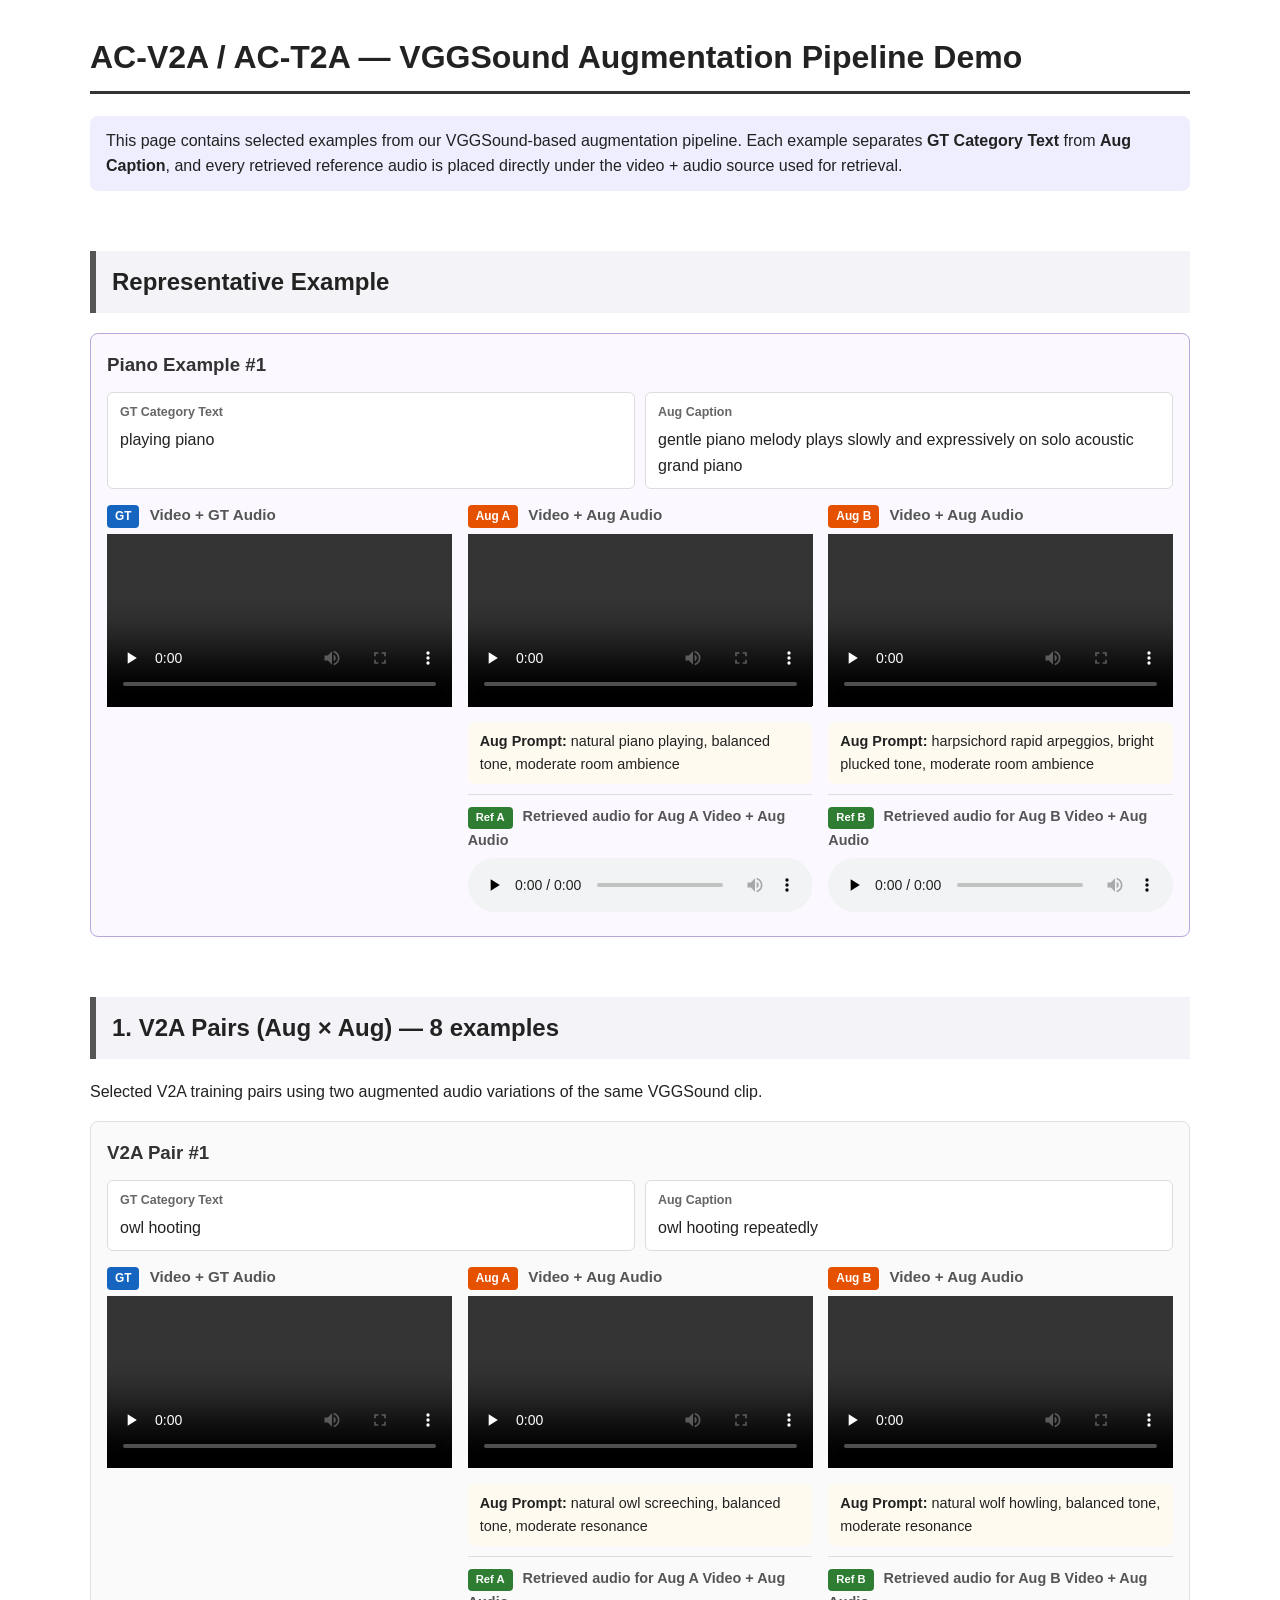
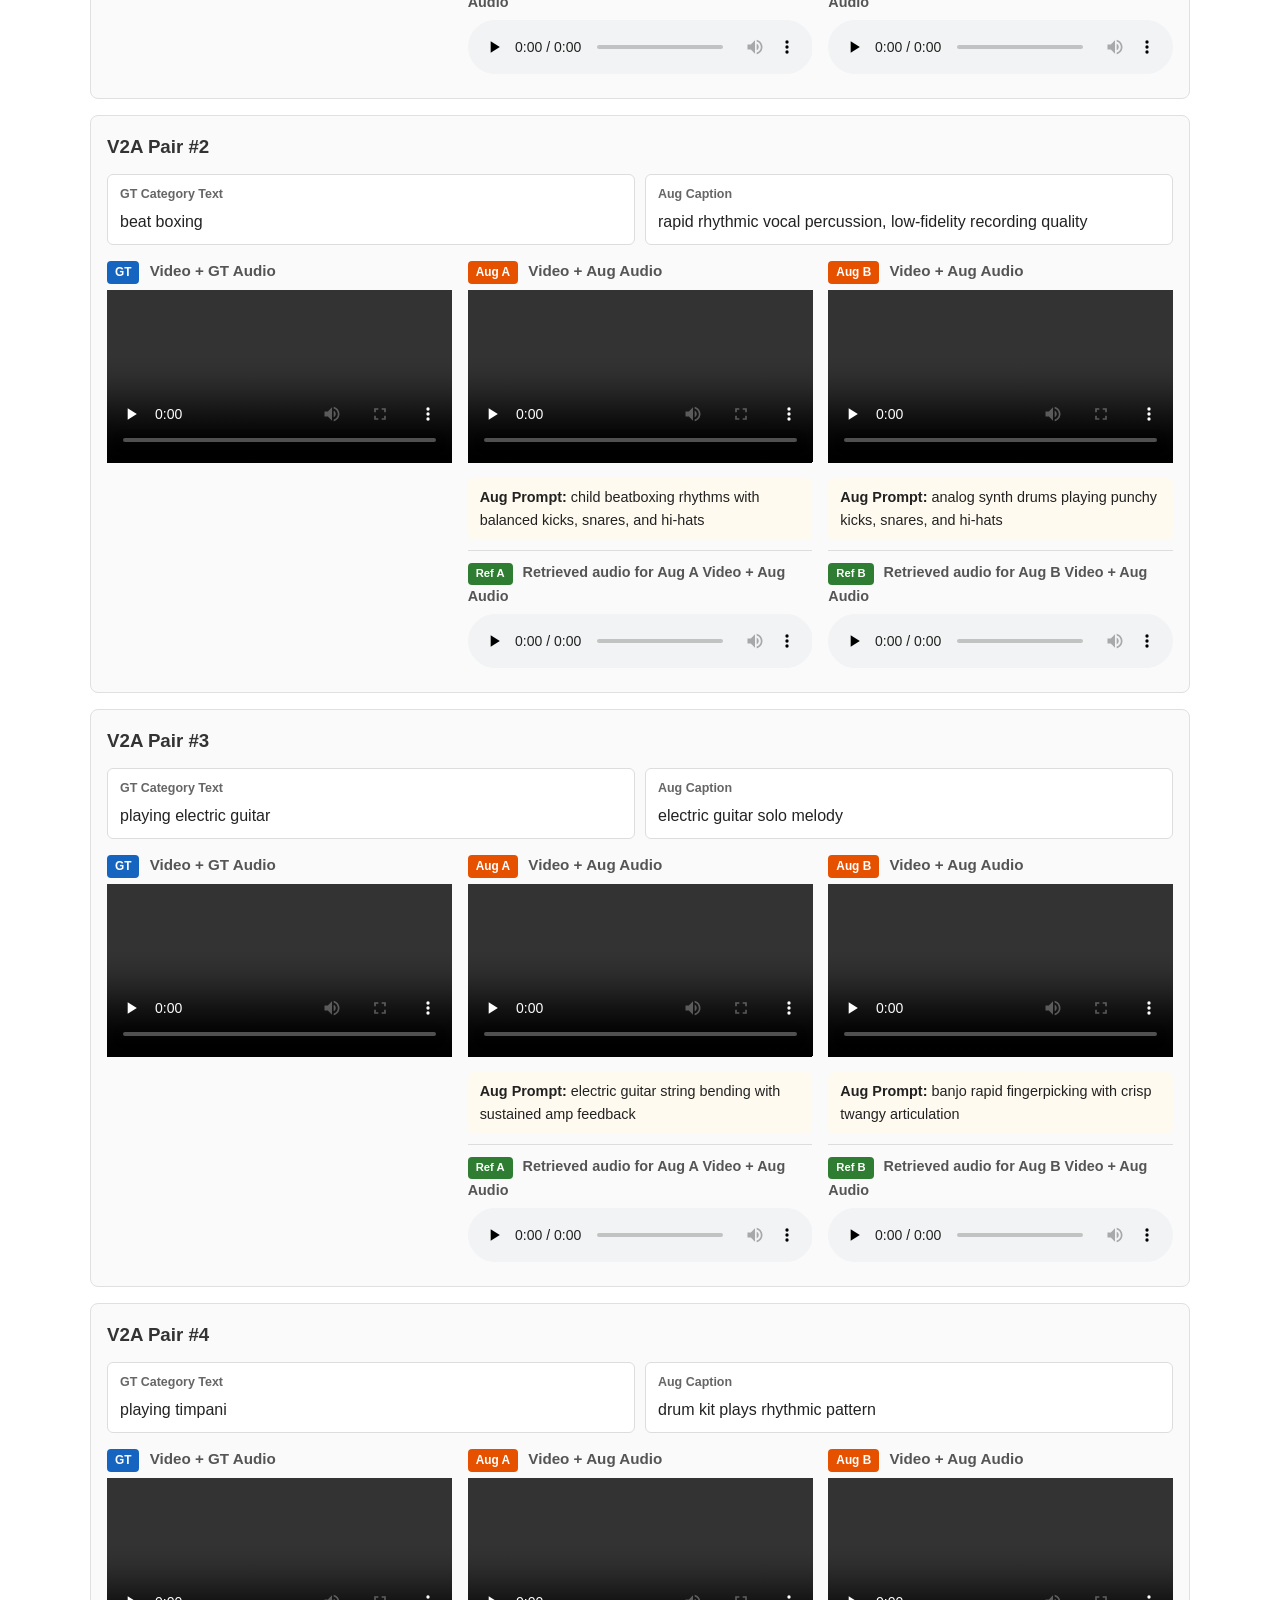
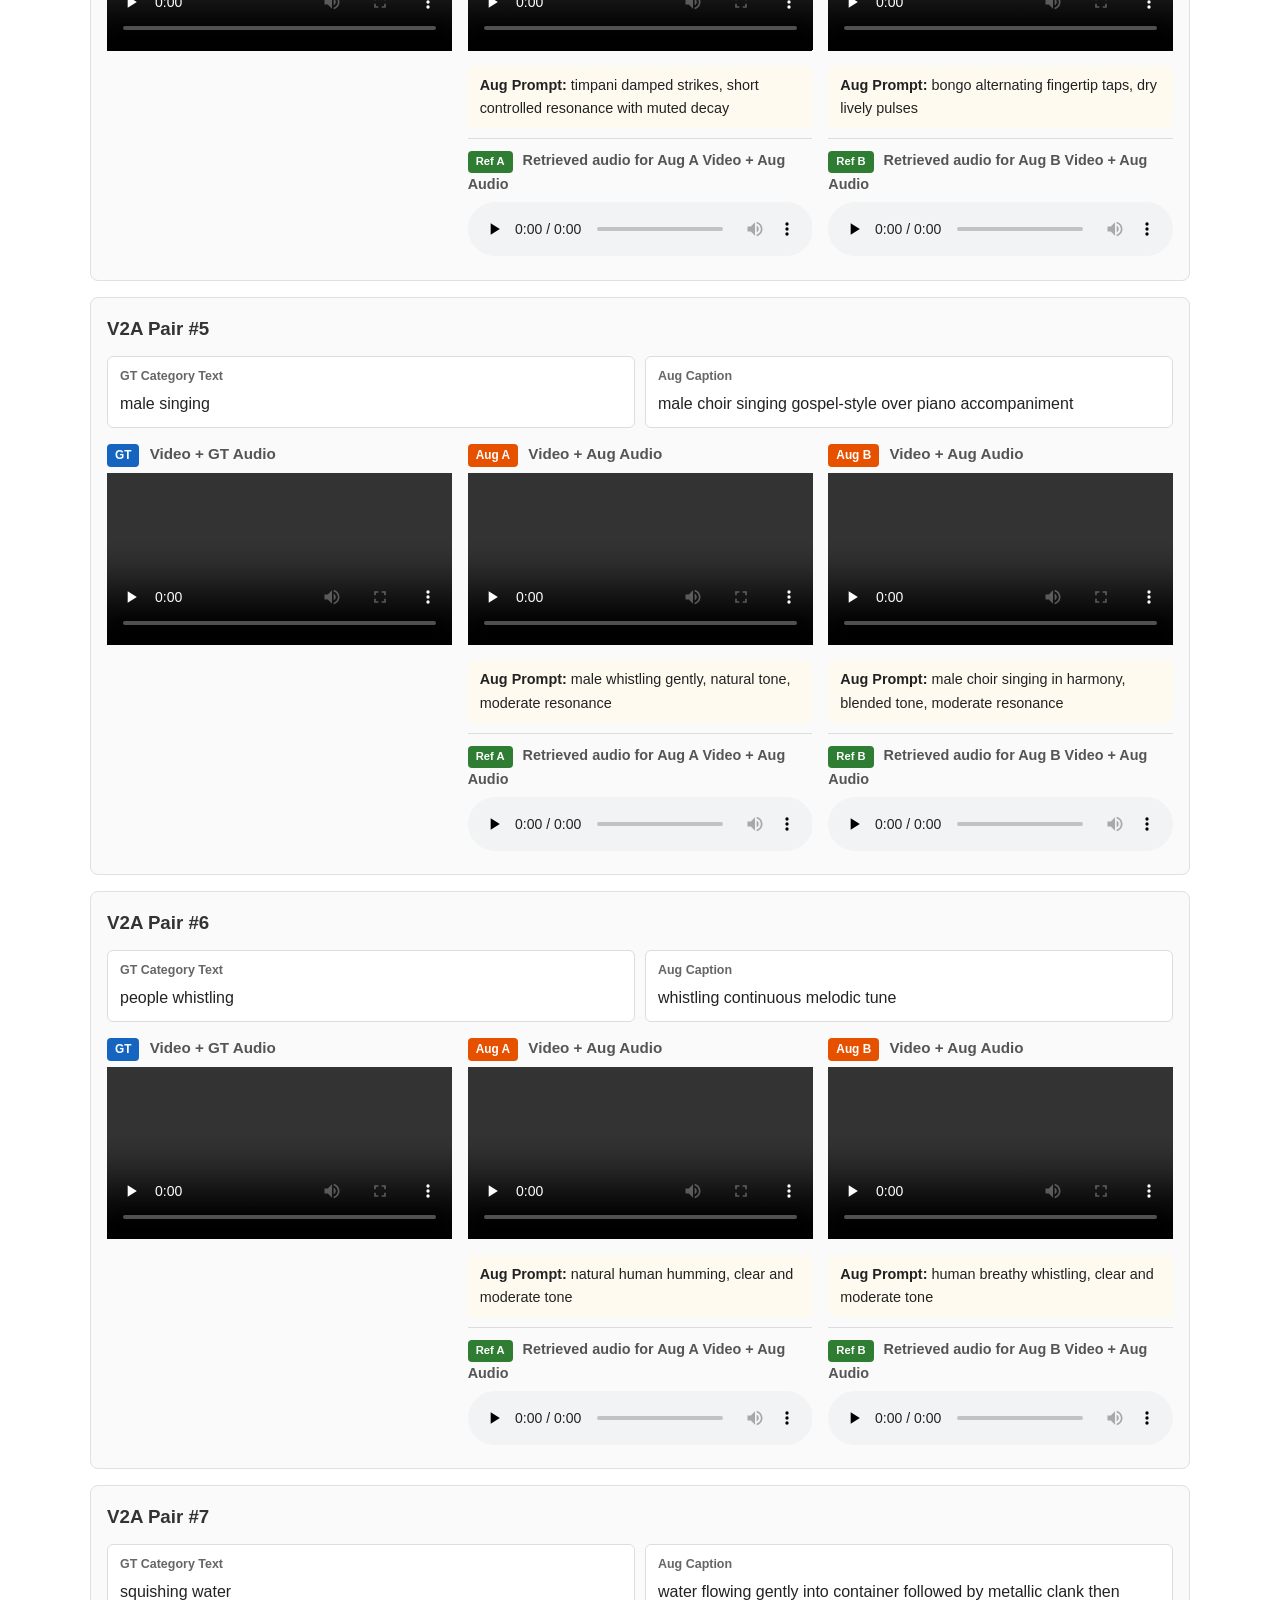
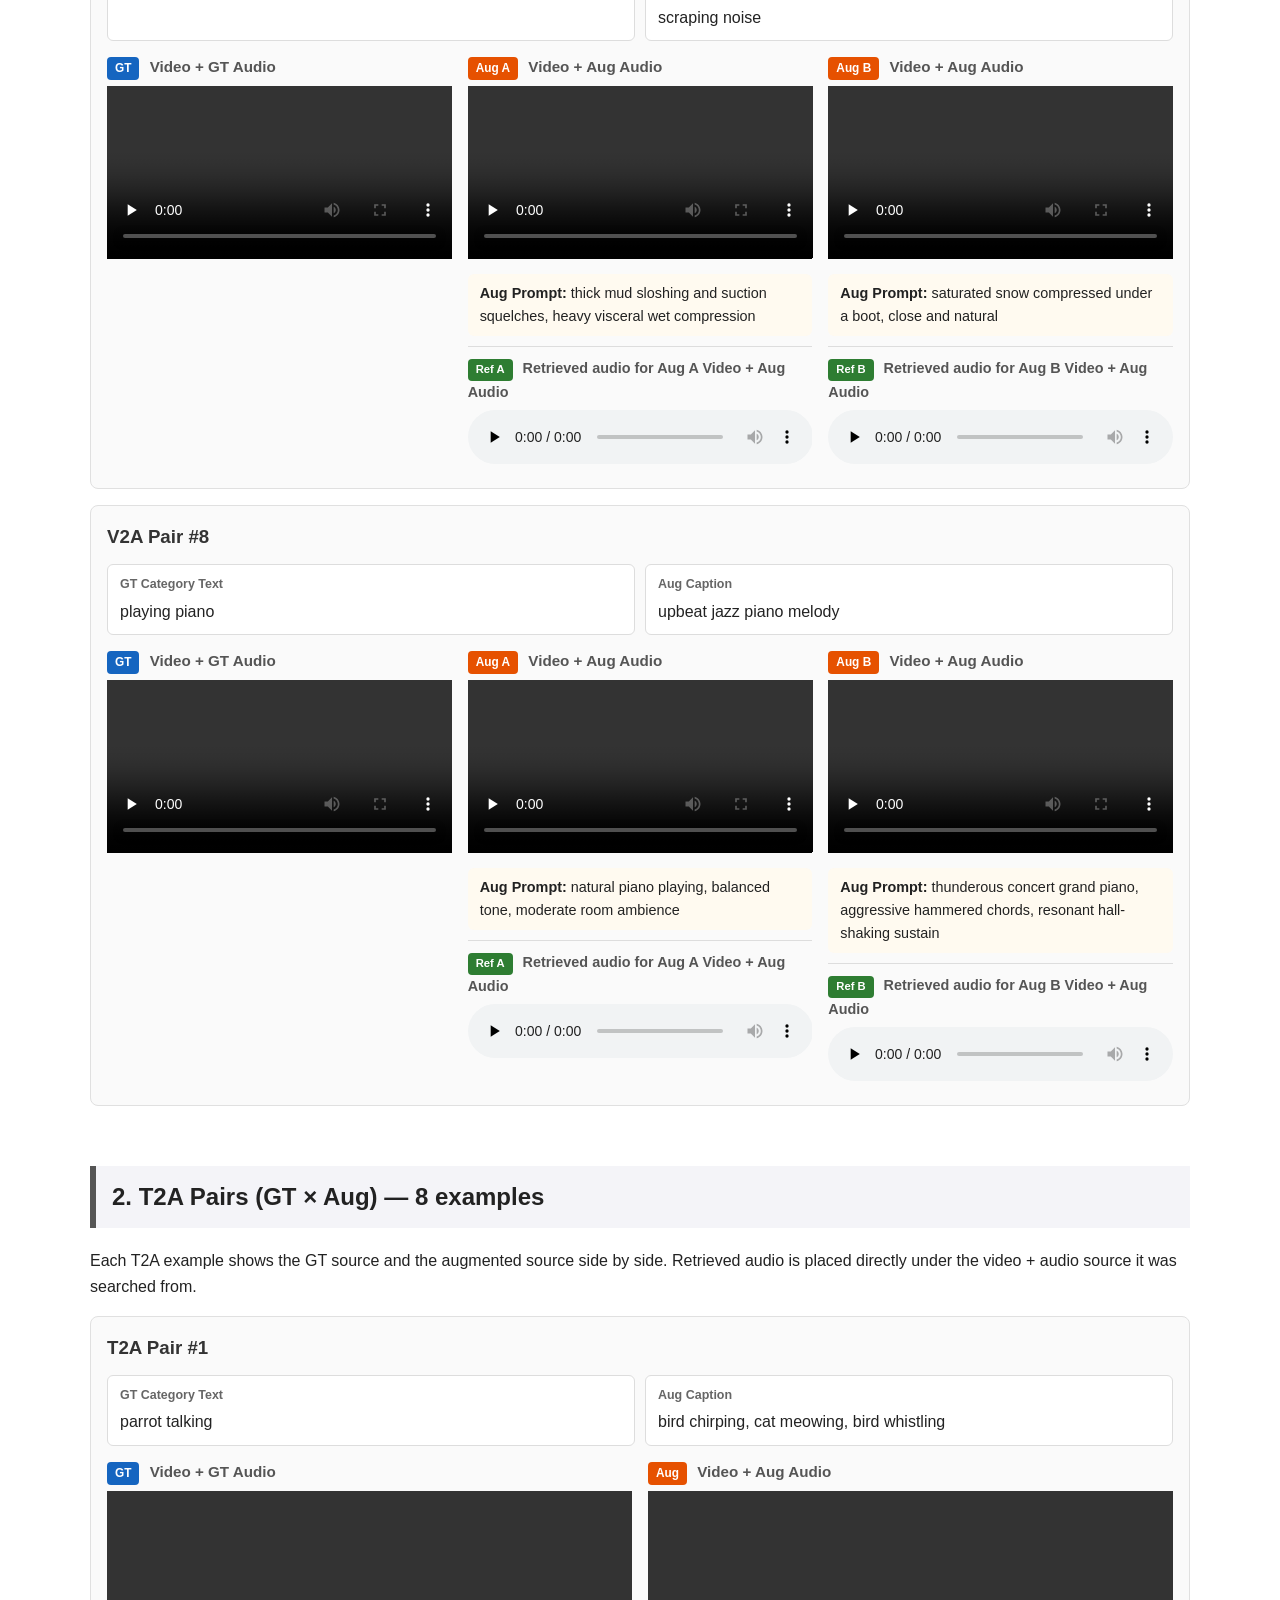
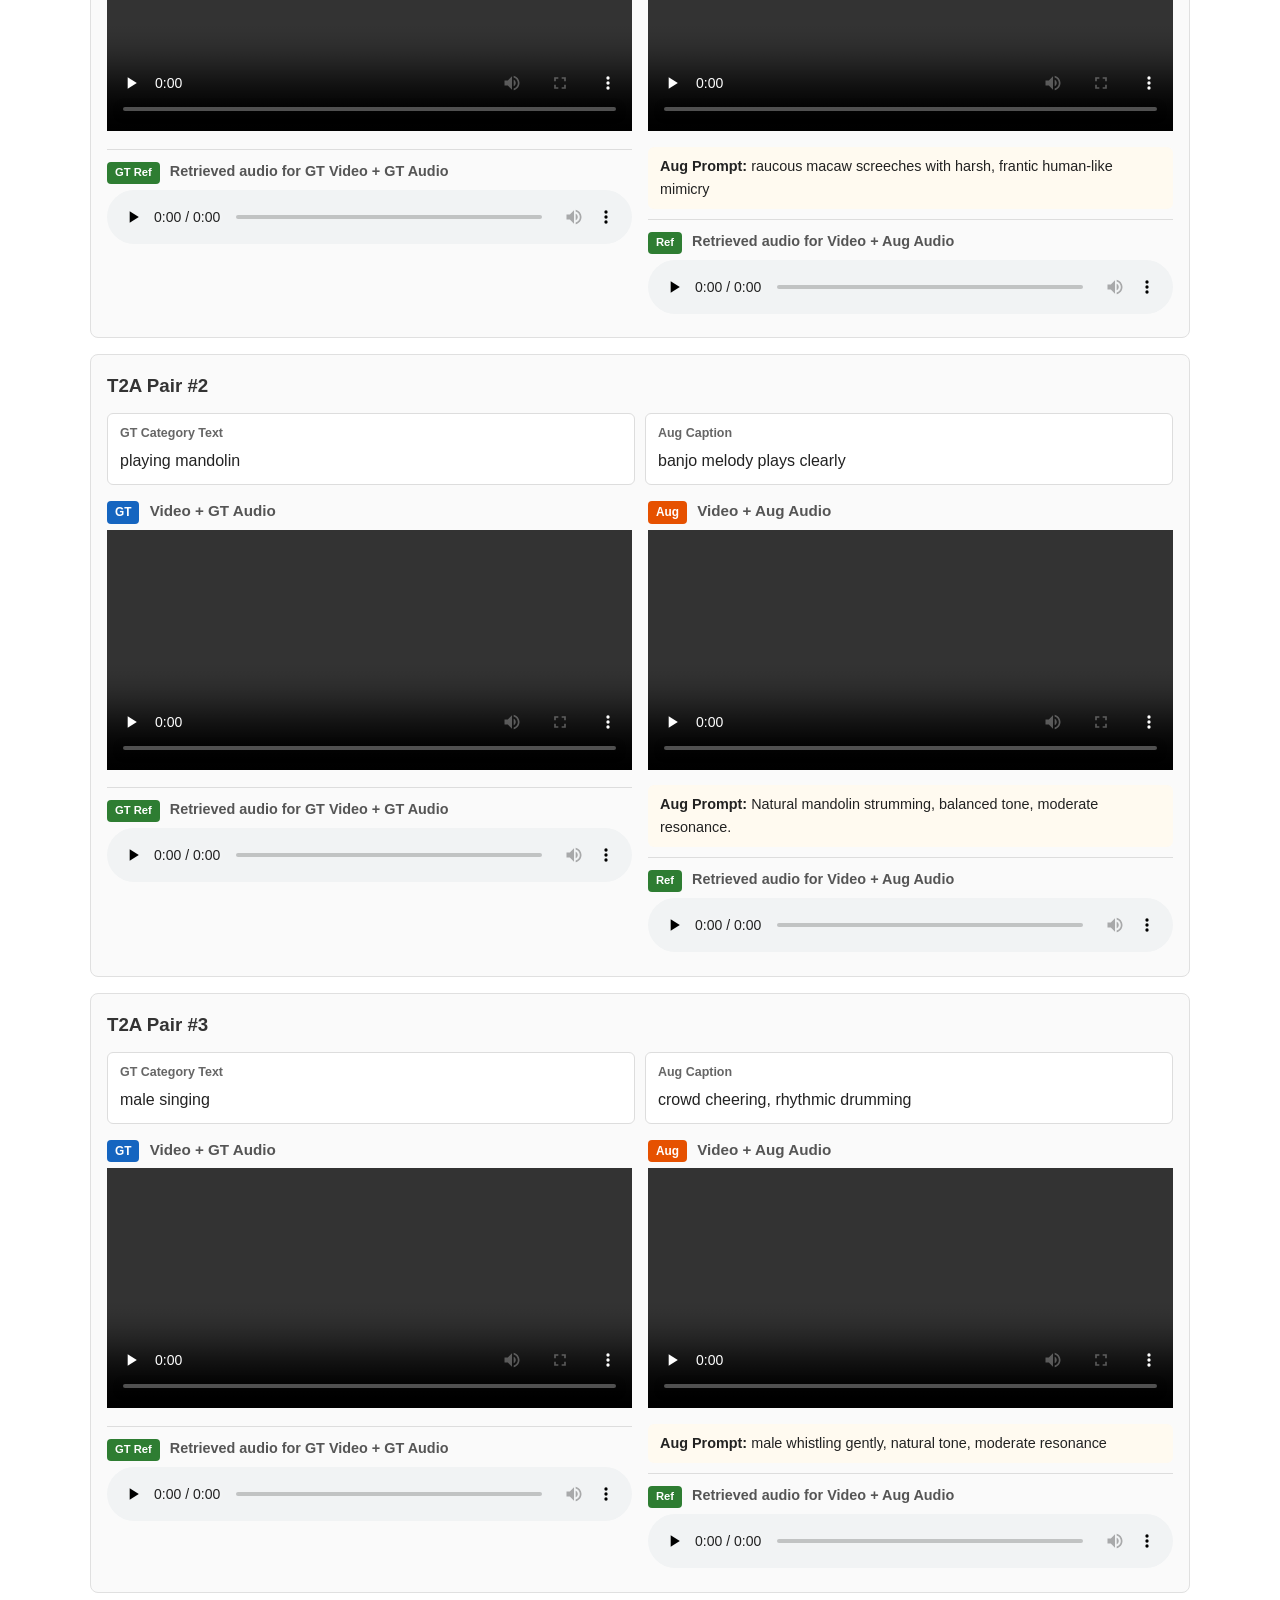
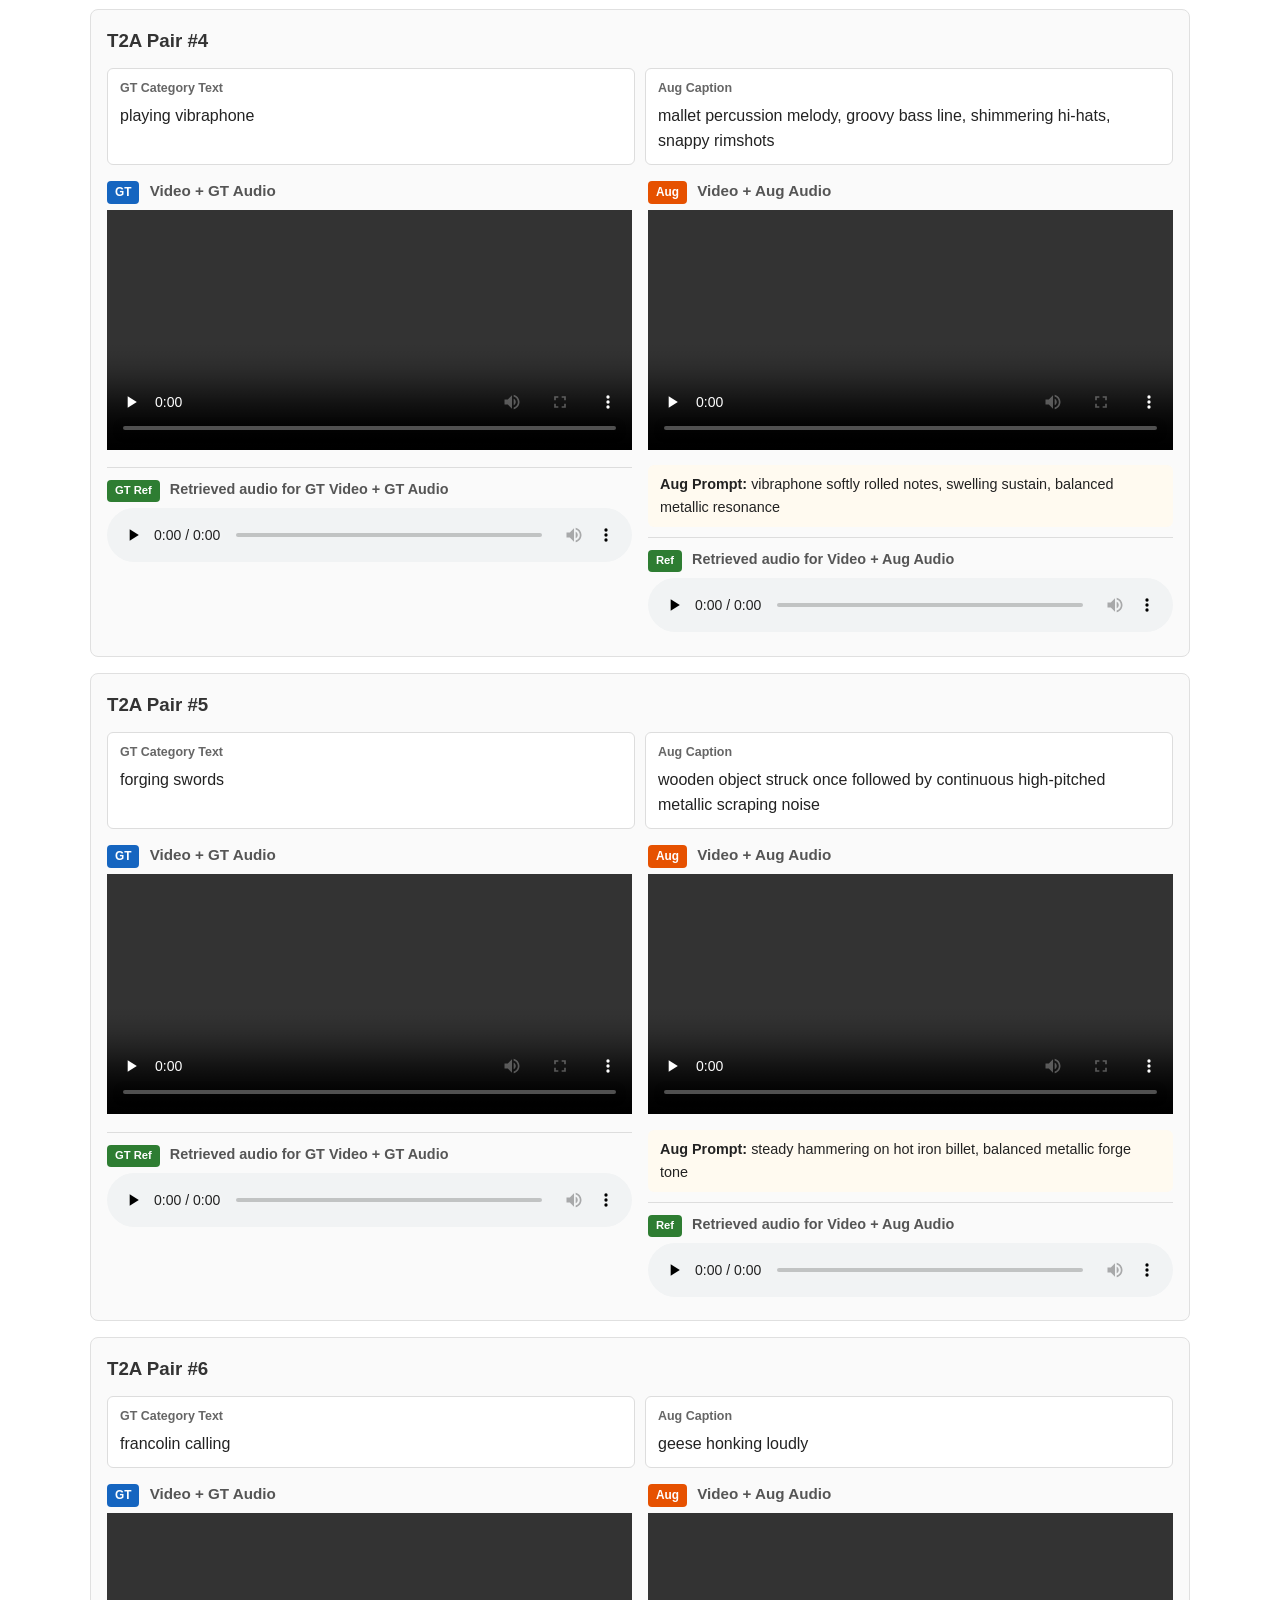
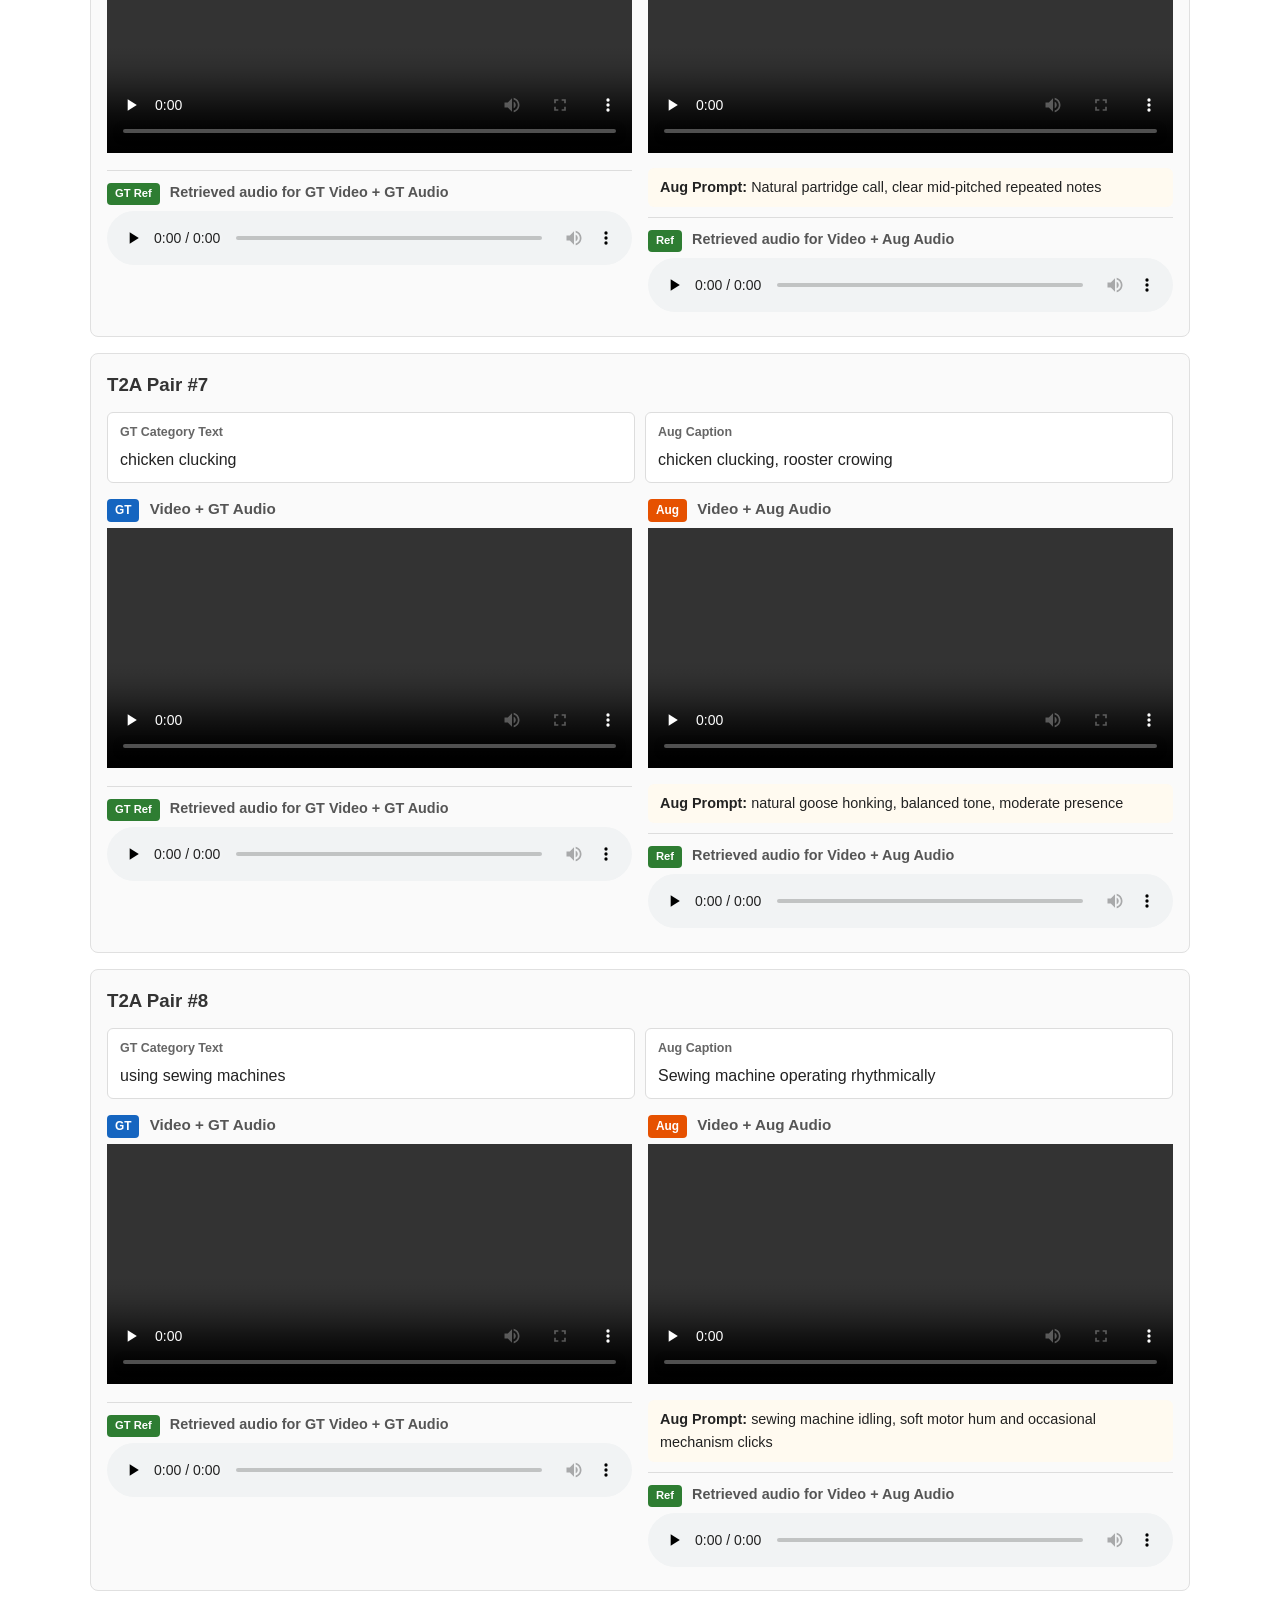
==== web_demo_selected/index.html @ 9f51e4be "Add selected page1 piano assets" ====
<!DOCTYPE html>
<html lang="ko">
<head>
<meta charset="utf-8">
<title>VGGSound Augmentation Web Demo</title>
<style>
body { font-family: -apple-system, BlinkMacSystemFont, "Segoe UI", sans-serif; max-width: 1100px; margin: 32px auto; padding: 0 16px; line-height: 1.6; color: #222; }
h1 { border-bottom: 3px solid #333; padding-bottom: 8px; }
h2 { margin-top: 2.5em; padding: 12px 16px; background: #f4f4f8; border-left: 6px solid #555; }
.example { border: 1px solid #e0e0e0; border-radius: 8px; padding: 16px; margin: 16px 0; background: #fafafa; }
.example.representative { border-color: #b8a7dc; background: #fbf9ff; }
.example h3 { margin: 0 0 12px 0; color: #333; }
.example-meta { display: grid; grid-template-columns: repeat(2, minmax(0, 1fr)); gap: 10px; margin: 8px 0 14px; }
.example-meta > div { background: #fff; border: 1px solid #ddd; border-radius: 6px; padding: 10px 12px; }
.meta-label { display: block; color: #666; font-size: 0.78em; font-weight: 700; letter-spacing: 0; }
.example-meta p { margin: 4px 0 0; }
.row { display: flex; gap: 16px; flex-wrap: wrap; margin-top: 12px; }
.row3 { display: grid; grid-template-columns: repeat(3, minmax(0, 1fr)); gap: 16px; margin-top: 12px; }
.two-up .col { min-width: 320px; }
@media (max-width: 900px) { .row3, .example-meta { grid-template-columns: 1fr; } }
.col { flex: 1; min-width: 280px; }
.col h4 { margin: 0 0 6px 0; font-size: 0.95em; color: #555; }
.label { display: inline-block; padding: 2px 8px; border-radius: 4px; background: #444; color: white; font-size: 0.78em; margin-right: 6px; }
.label.gt { background: #1565c0; }
.label.aug { background: #e65100; }
.label.ref { background: #2e7d32; }
.label.piano { background: #6a1b9a; }
.prompt { background: #fffaf0; padding: 8px 12px; border-radius: 6px; margin: 8px 0; font-size: 0.9em; }
.reference-block { margin-top: 10px; padding-top: 10px; border-top: 1px solid #ddd; }
.reference-block h5 { margin: 0 0 6px; color: #555; font-size: 0.9em; font-weight: 600; }
audio, video { width: 100%; }
video { max-height: 240px; background: #000; }
.intro { background: #eef; padding: 12px 16px; border-radius: 8px; margin-bottom: 20px; }
</style>
</head>
<body>
<h1>AC-V2A / AC-T2A — VGGSound Augmentation Pipeline Demo</h1>
<div class="intro">
This page contains selected examples from our VGGSound-based augmentation pipeline. Each example separates <b>GT Category Text</b> from <b>Aug Caption</b>, and every retrieved reference audio is placed directly under the video + audio source used for retrieval.
</div>

<h2>Representative Example</h2>

<div class="example representative">
<h3>Piano Example #1</h3>

<div class="example-meta">
  <div>
    <span class="meta-label">GT Category Text</span>
    <p>playing piano</p>
  </div>
  <div>
    <span class="meta-label">Aug Caption</span>
    <p>gentle piano melody plays slowly and expressively on solo acoustic grand piano</p>
  </div>
</div>
<div class="row3">
  <div class="col">
    
<h4><span class="label gt">GT</span> Video + GT Audio</h4>
<video controls preload="none" data-media-src="assets/piano/ex01/video_gt.mp4"></video>
  </div>
  <div class="col">
    
<h4><span class="label aug">Aug A</span> Video + Aug Audio</h4>
<video controls preload="none" data-media-src="assets/piano/ex01/video_aug_a.mp4"></video>
    
<div class="prompt"><b>Aug Prompt:</b> natural piano playing, balanced tone, moderate room ambience</div>
    
<div class="reference-block">
  <h5><span class="label ref">Ref A</span> Retrieved audio for Aug A Video + Aug Audio</h5>
  <audio controls preload="none" data-media-src="assets/piano/ex01/ref_a.wav"></audio>
</div>
  </div>
  <div class="col">
    
<h4><span class="label aug">Aug B</span> Video + Aug Audio</h4>
<video controls preload="none" data-media-src="assets/piano/ex01/video_aug_b.mp4"></video>
    
<div class="prompt"><b>Aug Prompt:</b> harpsichord rapid arpeggios, bright plucked tone, moderate room ambience</div>
    
<div class="reference-block">
  <h5><span class="label ref">Ref B</span> Retrieved audio for Aug B Video + Aug Audio</h5>
  <audio controls preload="none" data-media-src="assets/piano/ex01/ref_b.wav"></audio>
</div>
  </div>
</div>
</div>

<h2>1. V2A Pairs (Aug × Aug) — 8 examples</h2>
<p>Selected V2A training pairs using two augmented audio variations of the same VGGSound clip.</p>

<div class="example">
<h3>V2A Pair #1</h3>

<div class="example-meta">
  <div>
    <span class="meta-label">GT Category Text</span>
    <p>owl hooting</p>
  </div>
  <div>
    <span class="meta-label">Aug Caption</span>
    <p>owl hooting repeatedly</p>
  </div>
</div>
<div class="row3">
  <div class="col">
    
<h4><span class="label gt">GT</span> Video + GT Audio</h4>
<video controls preload="none" data-media-src="assets/v2a/ex00/video_gt.mp4"></video>
  </div>
  <div class="col">
    
<h4><span class="label aug">Aug A</span> Video + Aug Audio</h4>
<video controls preload="none" data-media-src="assets/v2a/ex00/video_aug_a.mp4"></video>
    
<div class="prompt"><b>Aug Prompt:</b> natural owl screeching, balanced tone, moderate resonance</div>
    
<div class="reference-block">
  <h5><span class="label ref">Ref A</span> Retrieved audio for Aug A Video + Aug Audio</h5>
  <audio controls preload="none" data-media-src="assets/v2a/ex00/ref_a.wav"></audio>
</div>
  </div>
  <div class="col">
    
<h4><span class="label aug">Aug B</span> Video + Aug Audio</h4>
<video controls preload="none" data-media-src="assets/v2a/ex00/video_aug_b.mp4"></video>
    
<div class="prompt"><b>Aug Prompt:</b> natural wolf howling, balanced tone, moderate resonance</div>
    
<div class="reference-block">
  <h5><span class="label ref">Ref B</span> Retrieved audio for Aug B Video + Aug Audio</h5>
  <audio controls preload="none" data-media-src="assets/v2a/ex00/ref_b.wav"></audio>
</div>
  </div>
</div>
</div>

<div class="example">
<h3>V2A Pair #2</h3>

<div class="example-meta">
  <div>
    <span class="meta-label">GT Category Text</span>
    <p>beat boxing</p>
  </div>
  <div>
    <span class="meta-label">Aug Caption</span>
    <p>rapid rhythmic vocal percussion, low-fidelity recording quality</p>
  </div>
</div>
<div class="row3">
  <div class="col">
    
<h4><span class="label gt">GT</span> Video + GT Audio</h4>
<video controls preload="none" data-media-src="assets/v2a/ex01/video_gt.mp4"></video>
  </div>
  <div class="col">
    
<h4><span class="label aug">Aug A</span> Video + Aug Audio</h4>
<video controls preload="none" data-media-src="assets/v2a/ex01/video_aug_a.mp4"></video>
    
<div class="prompt"><b>Aug Prompt:</b> child beatboxing rhythms with balanced kicks, snares, and hi-hats</div>
    
<div class="reference-block">
  <h5><span class="label ref">Ref A</span> Retrieved audio for Aug A Video + Aug Audio</h5>
  <audio controls preload="none" data-media-src="assets/v2a/ex01/ref_a.wav"></audio>
</div>
  </div>
  <div class="col">
    
<h4><span class="label aug">Aug B</span> Video + Aug Audio</h4>
<video controls preload="none" data-media-src="assets/v2a/ex01/video_aug_b.mp4"></video>
    
<div class="prompt"><b>Aug Prompt:</b> analog synth drums playing punchy kicks, snares, and hi-hats</div>
    
<div class="reference-block">
  <h5><span class="label ref">Ref B</span> Retrieved audio for Aug B Video + Aug Audio</h5>
  <audio controls preload="none" data-media-src="assets/v2a/ex01/ref_b.wav"></audio>
</div>
  </div>
</div>
</div>

<div class="example">
<h3>V2A Pair #3</h3>

<div class="example-meta">
  <div>
    <span class="meta-label">GT Category Text</span>
    <p>playing electric guitar</p>
  </div>
  <div>
    <span class="meta-label">Aug Caption</span>
    <p>electric guitar solo melody</p>
  </div>
</div>
<div class="row3">
  <div class="col">
    
<h4><span class="label gt">GT</span> Video + GT Audio</h4>
<video controls preload="none" data-media-src="assets/v2a/ex02/video_gt.mp4"></video>
  </div>
  <div class="col">
    
<h4><span class="label aug">Aug A</span> Video + Aug Audio</h4>
<video controls preload="none" data-media-src="assets/v2a/ex02/video_aug_a.mp4"></video>
    
<div class="prompt"><b>Aug Prompt:</b> electric guitar string bending with sustained amp feedback</div>
    
<div class="reference-block">
  <h5><span class="label ref">Ref A</span> Retrieved audio for Aug A Video + Aug Audio</h5>
  <audio controls preload="none" data-media-src="assets/v2a/ex02/ref_a.wav"></audio>
</div>
  </div>
  <div class="col">
    
<h4><span class="label aug">Aug B</span> Video + Aug Audio</h4>
<video controls preload="none" data-media-src="assets/v2a/ex02/video_aug_b.mp4"></video>
    
<div class="prompt"><b>Aug Prompt:</b> banjo rapid fingerpicking with crisp twangy articulation</div>
    
<div class="reference-block">
  <h5><span class="label ref">Ref B</span> Retrieved audio for Aug B Video + Aug Audio</h5>
  <audio controls preload="none" data-media-src="assets/v2a/ex02/ref_b.wav"></audio>
</div>
  </div>
</div>
</div>

<div class="example">
<h3>V2A Pair #4</h3>

<div class="example-meta">
  <div>
    <span class="meta-label">GT Category Text</span>
    <p>playing timpani</p>
  </div>
  <div>
    <span class="meta-label">Aug Caption</span>
    <p>drum kit plays rhythmic pattern</p>
  </div>
</div>
<div class="row3">
  <div class="col">
    
<h4><span class="label gt">GT</span> Video + GT Audio</h4>
<video controls preload="none" data-media-src="assets/v2a/ex03/video_gt.mp4"></video>
  </div>
  <div class="col">
    
<h4><span class="label aug">Aug A</span> Video + Aug Audio</h4>
<video controls preload="none" data-media-src="assets/v2a/ex03/video_aug_a.mp4"></video>
    
<div class="prompt"><b>Aug Prompt:</b> timpani damped strikes, short controlled resonance with muted decay</div>
    
<div class="reference-block">
  <h5><span class="label ref">Ref A</span> Retrieved audio for Aug A Video + Aug Audio</h5>
  <audio controls preload="none" data-media-src="assets/v2a/ex03/ref_a.wav"></audio>
</div>
  </div>
  <div class="col">
    
<h4><span class="label aug">Aug B</span> Video + Aug Audio</h4>
<video controls preload="none" data-media-src="assets/v2a/ex03/video_aug_b.mp4"></video>
    
<div class="prompt"><b>Aug Prompt:</b> bongo alternating fingertip taps, dry lively pulses</div>
    
<div class="reference-block">
  <h5><span class="label ref">Ref B</span> Retrieved audio for Aug B Video + Aug Audio</h5>
  <audio controls preload="none" data-media-src="assets/v2a/ex03/ref_b.wav"></audio>
</div>
  </div>
</div>
</div>

<div class="example">
<h3>V2A Pair #5</h3>

<div class="example-meta">
  <div>
    <span class="meta-label">GT Category Text</span>
    <p>male singing</p>
  </div>
  <div>
    <span class="meta-label">Aug Caption</span>
    <p>male choir singing gospel-style over piano accompaniment</p>
  </div>
</div>
<div class="row3">
  <div class="col">
    
<h4><span class="label gt">GT</span> Video + GT Audio</h4>
<video controls preload="none" data-media-src="assets/v2a/ex04/video_gt.mp4"></video>
  </div>
  <div class="col">
    
<h4><span class="label aug">Aug A</span> Video + Aug Audio</h4>
<video controls preload="none" data-media-src="assets/v2a/ex04/video_aug_a.mp4"></video>
    
<div class="prompt"><b>Aug Prompt:</b> male whistling gently, natural tone, moderate resonance</div>
    
<div class="reference-block">
  <h5><span class="label ref">Ref A</span> Retrieved audio for Aug A Video + Aug Audio</h5>
  <audio controls preload="none" data-media-src="assets/v2a/ex04/ref_a.wav"></audio>
</div>
  </div>
  <div class="col">
    
<h4><span class="label aug">Aug B</span> Video + Aug Audio</h4>
<video controls preload="none" data-media-src="assets/v2a/ex04/video_aug_b.mp4"></video>
    
<div class="prompt"><b>Aug Prompt:</b> male choir singing in harmony, blended tone, moderate resonance</div>
    
<div class="reference-block">
  <h5><span class="label ref">Ref B</span> Retrieved audio for Aug B Video + Aug Audio</h5>
  <audio controls preload="none" data-media-src="assets/v2a/ex04/ref_b.wav"></audio>
</div>
  </div>
</div>
</div>

<div class="example">
<h3>V2A Pair #6</h3>

<div class="example-meta">
  <div>
    <span class="meta-label">GT Category Text</span>
    <p>people whistling</p>
  </div>
  <div>
    <span class="meta-label">Aug Caption</span>
    <p>whistling continuous melodic tune</p>
  </div>
</div>
<div class="row3">
  <div class="col">
    
<h4><span class="label gt">GT</span> Video + GT Audio</h4>
<video controls preload="none" data-media-src="assets/v2a/ex07/video_gt.mp4"></video>
  </div>
  <div class="col">
    
<h4><span class="label aug">Aug A</span> Video + Aug Audio</h4>
<video controls preload="none" data-media-src="assets/v2a/ex07/video_aug_a.mp4"></video>
    
<div class="prompt"><b>Aug Prompt:</b> natural human humming, clear and moderate tone</div>
    
<div class="reference-block">
  <h5><span class="label ref">Ref A</span> Retrieved audio for Aug A Video + Aug Audio</h5>
  <audio controls preload="none" data-media-src="assets/v2a/ex07/ref_a.wav"></audio>
</div>
  </div>
  <div class="col">
    
<h4><span class="label aug">Aug B</span> Video + Aug Audio</h4>
<video controls preload="none" data-media-src="assets/v2a/ex07/video_aug_b.mp4"></video>
    
<div class="prompt"><b>Aug Prompt:</b> human breathy whistling, clear and moderate tone</div>
    
<div class="reference-block">
  <h5><span class="label ref">Ref B</span> Retrieved audio for Aug B Video + Aug Audio</h5>
  <audio controls preload="none" data-media-src="assets/v2a/ex07/ref_b.wav"></audio>
</div>
  </div>
</div>
</div>

<div class="example">
<h3>V2A Pair #7</h3>

<div class="example-meta">
  <div>
    <span class="meta-label">GT Category Text</span>
    <p>squishing water</p>
  </div>
  <div>
    <span class="meta-label">Aug Caption</span>
    <p>water flowing gently into container followed by metallic clank then scraping noise</p>
  </div>
</div>
<div class="row3">
  <div class="col">
    
<h4><span class="label gt">GT</span> Video + GT Audio</h4>
<video controls preload="none" data-media-src="assets/v2a/ex09/video_gt.mp4"></video>
  </div>
  <div class="col">
    
<h4><span class="label aug">Aug A</span> Video + Aug Audio</h4>
<video controls preload="none" data-media-src="assets/v2a/ex09/video_aug_a.mp4"></video>
    
<div class="prompt"><b>Aug Prompt:</b> thick mud sloshing and suction squelches, heavy visceral wet compression</div>
    
<div class="reference-block">
  <h5><span class="label ref">Ref A</span> Retrieved audio for Aug A Video + Aug Audio</h5>
  <audio controls preload="none" data-media-src="assets/v2a/ex09/ref_a.wav"></audio>
</div>
  </div>
  <div class="col">
    
<h4><span class="label aug">Aug B</span> Video + Aug Audio</h4>
<video controls preload="none" data-media-src="assets/v2a/ex09/video_aug_b.mp4"></video>
    
<div class="prompt"><b>Aug Prompt:</b> saturated snow compressed under a boot, close and natural</div>
    
<div class="reference-block">
  <h5><span class="label ref">Ref B</span> Retrieved audio for Aug B Video + Aug Audio</h5>
  <audio controls preload="none" data-media-src="assets/v2a/ex09/ref_b.wav"></audio>
</div>
  </div>
</div>
</div>


<div class="example">
<h3>V2A Pair #8</h3>

<div class="example-meta">
  <div>
    <span class="meta-label">GT Category Text</span>
    <p>playing piano</p>
  </div>
  <div>
    <span class="meta-label">Aug Caption</span>
    <p>upbeat jazz piano melody</p>
  </div>
</div>
<div class="row3">
  <div class="col">
    
<h4><span class="label gt">GT</span> Video + GT Audio</h4>
<video controls preload="none" data-media-src="assets/piano/ex02/video_gt.mp4"></video>
  </div>
  <div class="col">
    
<h4><span class="label aug">Aug A</span> Video + Aug Audio</h4>
<video controls preload="none" data-media-src="assets/piano/ex02/video_aug_a.mp4"></video>
    
<div class="prompt"><b>Aug Prompt:</b> natural piano playing, balanced tone, moderate room ambience</div>
    
<div class="reference-block">
  <h5><span class="label ref">Ref A</span> Retrieved audio for Aug A Video + Aug Audio</h5>
  <audio controls preload="none" data-media-src="assets/piano/ex02/ref_a.wav"></audio>
</div>
  </div>
  <div class="col">
    
<h4><span class="label aug">Aug B</span> Video + Aug Audio</h4>
<video controls preload="none" data-media-src="assets/piano/ex02/video_aug_b.mp4"></video>
    
<div class="prompt"><b>Aug Prompt:</b> thunderous concert grand piano, aggressive hammered chords, resonant hall-shaking sustain</div>
    
<div class="reference-block">
  <h5><span class="label ref">Ref B</span> Retrieved audio for Aug B Video + Aug Audio</h5>
  <audio controls preload="none" data-media-src="assets/piano/ex02/ref_b.wav"></audio>
</div>
  </div>
</div>
</div>


<h2>2. T2A Pairs (GT × Aug) — 8 examples</h2>
<p>Each T2A example shows the GT source and the augmented source side by side. Retrieved audio is placed directly under the video + audio source it was searched from.</p>

<div class="example">
<h3>T2A Pair #1</h3>

<div class="example-meta">
  <div>
    <span class="meta-label">GT Category Text</span>
    <p>parrot talking</p>
  </div>
  <div>
    <span class="meta-label">Aug Caption</span>
    <p>bird chirping, cat meowing, bird whistling</p>
  </div>
</div>
<div class="row two-up">
  <div class="col">
    
<h4><span class="label gt">GT</span> Video + GT Audio</h4>
<video controls preload="none" data-media-src="assets/t2a/ex01/video_gt.mp4"></video>
    
<div class="reference-block">
  <h5><span class="label ref">GT Ref</span> Retrieved audio for GT Video + GT Audio</h5>
  <audio controls preload="none" data-media-src="assets/t2a/ex01/gt_ref.wav"></audio>
</div>
  </div>
  <div class="col">
    
<h4><span class="label aug">Aug</span> Video + Aug Audio</h4>
<video controls preload="none" data-media-src="assets/t2a/ex01/video_aug.mp4"></video>
    
<div class="prompt"><b>Aug Prompt:</b> raucous macaw screeches with harsh, frantic human-like mimicry</div>
    
<div class="reference-block">
  <h5><span class="label ref">Ref</span> Retrieved audio for Video + Aug Audio</h5>
  <audio controls preload="none" data-media-src="assets/t2a/ex01/ref.wav"></audio>
</div>
  </div>
</div>
</div>

<div class="example">
<h3>T2A Pair #2</h3>

<div class="example-meta">
  <div>
    <span class="meta-label">GT Category Text</span>
    <p>playing mandolin</p>
  </div>
  <div>
    <span class="meta-label">Aug Caption</span>
    <p>banjo melody plays clearly</p>
  </div>
</div>
<div class="row two-up">
  <div class="col">
    
<h4><span class="label gt">GT</span> Video + GT Audio</h4>
<video controls preload="none" data-media-src="assets/t2a/ex02/video_gt.mp4"></video>
    
<div class="reference-block">
  <h5><span class="label ref">GT Ref</span> Retrieved audio for GT Video + GT Audio</h5>
  <audio controls preload="none" data-media-src="assets/t2a/ex02/gt_ref.wav"></audio>
</div>
  </div>
  <div class="col">
    
<h4><span class="label aug">Aug</span> Video + Aug Audio</h4>
<video controls preload="none" data-media-src="assets/t2a/ex02/video_aug.mp4"></video>
    
<div class="prompt"><b>Aug Prompt:</b> Natural mandolin strumming, balanced tone, moderate resonance.</div>
    
<div class="reference-block">
  <h5><span class="label ref">Ref</span> Retrieved audio for Video + Aug Audio</h5>
  <audio controls preload="none" data-media-src="assets/t2a/ex02/ref.wav"></audio>
</div>
  </div>
</div>
</div>

<div class="example">
<h3>T2A Pair #3</h3>

<div class="example-meta">
  <div>
    <span class="meta-label">GT Category Text</span>
    <p>male singing</p>
  </div>
  <div>
    <span class="meta-label">Aug Caption</span>
    <p>crowd cheering, rhythmic drumming</p>
  </div>
</div>
<div class="row two-up">
  <div class="col">
    
<h4><span class="label gt">GT</span> Video + GT Audio</h4>
<video controls preload="none" data-media-src="assets/t2a/ex05/video_gt.mp4"></video>
    
<div class="reference-block">
  <h5><span class="label ref">GT Ref</span> Retrieved audio for GT Video + GT Audio</h5>
  <audio controls preload="none" data-media-src="assets/t2a/ex05/gt_ref.wav"></audio>
</div>
  </div>
  <div class="col">
    
<h4><span class="label aug">Aug</span> Video + Aug Audio</h4>
<video controls preload="none" data-media-src="assets/t2a/ex05/video_aug.mp4"></video>
    
<div class="prompt"><b>Aug Prompt:</b> male whistling gently, natural tone, moderate resonance</div>
    
<div class="reference-block">
  <h5><span class="label ref">Ref</span> Retrieved audio for Video + Aug Audio</h5>
  <audio controls preload="none" data-media-src="assets/t2a/ex05/ref.wav"></audio>
</div>
  </div>
</div>
</div>

<div class="example">
<h3>T2A Pair #4</h3>

<div class="example-meta">
  <div>
    <span class="meta-label">GT Category Text</span>
    <p>playing vibraphone</p>
  </div>
  <div>
    <span class="meta-label">Aug Caption</span>
    <p>mallet percussion melody, groovy bass line, shimmering hi-hats, snappy rimshots</p>
  </div>
</div>
<div class="row two-up">
  <div class="col">
    
<h4><span class="label gt">GT</span> Video + GT Audio</h4>
<video controls preload="none" data-media-src="assets/t2a/ex08/video_gt.mp4"></video>
    
<div class="reference-block">
  <h5><span class="label ref">GT Ref</span> Retrieved audio for GT Video + GT Audio</h5>
  <audio controls preload="none" data-media-src="assets/t2a/ex08/gt_ref.wav"></audio>
</div>
  </div>
  <div class="col">
    
<h4><span class="label aug">Aug</span> Video + Aug Audio</h4>
<video controls preload="none" data-media-src="assets/t2a/ex08/video_aug.mp4"></video>
    
<div class="prompt"><b>Aug Prompt:</b> vibraphone softly rolled notes, swelling sustain, balanced metallic resonance</div>
    
<div class="reference-block">
  <h5><span class="label ref">Ref</span> Retrieved audio for Video + Aug Audio</h5>
  <audio controls preload="none" data-media-src="assets/t2a/ex08/ref.wav"></audio>
</div>
  </div>
</div>
</div>

<div class="example">
<h3>T2A Pair #5</h3>

<div class="example-meta">
  <div>
    <span class="meta-label">GT Category Text</span>
    <p>forging swords</p>
  </div>
  <div>
    <span class="meta-label">Aug Caption</span>
    <p>wooden object struck once followed by continuous high-pitched metallic scraping noise</p>
  </div>
</div>
<div class="row two-up">
  <div class="col">
    
<h4><span class="label gt">GT</span> Video + GT Audio</h4>
<video controls preload="none" data-media-src="assets/t2a/ex10/video_gt.mp4"></video>
    
<div class="reference-block">
  <h5><span class="label ref">GT Ref</span> Retrieved audio for GT Video + GT Audio</h5>
  <audio controls preload="none" data-media-src="assets/t2a/ex10/gt_ref.wav"></audio>
</div>
  </div>
  <div class="col">
    
<h4><span class="label aug">Aug</span> Video + Aug Audio</h4>
<video controls preload="none" data-media-src="assets/t2a/ex10/video_aug.mp4"></video>
    
<div class="prompt"><b>Aug Prompt:</b> steady hammering on hot iron billet, balanced metallic forge tone</div>
    
<div class="reference-block">
  <h5><span class="label ref">Ref</span> Retrieved audio for Video + Aug Audio</h5>
  <audio controls preload="none" data-media-src="assets/t2a/ex10/ref.wav"></audio>
</div>
  </div>
</div>
</div>

<div class="example">
<h3>T2A Pair #6</h3>

<div class="example-meta">
  <div>
    <span class="meta-label">GT Category Text</span>
    <p>francolin calling</p>
  </div>
  <div>
    <span class="meta-label">Aug Caption</span>
    <p>geese honking loudly</p>
  </div>
</div>
<div class="row two-up">
  <div class="col">
    
<h4><span class="label gt">GT</span> Video + GT Audio</h4>
<video controls preload="none" data-media-src="assets/t2a/ex11/video_gt.mp4"></video>
    
<div class="reference-block">
  <h5><span class="label ref">GT Ref</span> Retrieved audio for GT Video + GT Audio</h5>
  <audio controls preload="none" data-media-src="assets/t2a/ex11/gt_ref.wav"></audio>
</div>
  </div>
  <div class="col">
    
<h4><span class="label aug">Aug</span> Video + Aug Audio</h4>
<video controls preload="none" data-media-src="assets/t2a/ex11/video_aug.mp4"></video>
    
<div class="prompt"><b>Aug Prompt:</b> Natural partridge call, clear mid-pitched repeated notes</div>
    
<div class="reference-block">
  <h5><span class="label ref">Ref</span> Retrieved audio for Video + Aug Audio</h5>
  <audio controls preload="none" data-media-src="assets/t2a/ex11/ref.wav"></audio>
</div>
  </div>
</div>
</div>

<div class="example">
<h3>T2A Pair #7</h3>

<div class="example-meta">
  <div>
    <span class="meta-label">GT Category Text</span>
    <p>chicken clucking</p>
  </div>
  <div>
    <span class="meta-label">Aug Caption</span>
    <p>chicken clucking, rooster crowing</p>
  </div>
</div>
<div class="row two-up">
  <div class="col">
    
<h4><span class="label gt">GT</span> Video + GT Audio</h4>
<video controls preload="none" data-media-src="assets/t2a/ex12/video_gt.mp4"></video>
    
<div class="reference-block">
  <h5><span class="label ref">GT Ref</span> Retrieved audio for GT Video + GT Audio</h5>
  <audio controls preload="none" data-media-src="assets/t2a/ex12/gt_ref.wav"></audio>
</div>
  </div>
  <div class="col">
    
<h4><span class="label aug">Aug</span> Video + Aug Audio</h4>
<video controls preload="none" data-media-src="assets/t2a/ex12/video_aug.mp4"></video>
    
<div class="prompt"><b>Aug Prompt:</b> natural goose honking, balanced tone, moderate presence</div>
    
<div class="reference-block">
  <h5><span class="label ref">Ref</span> Retrieved audio for Video + Aug Audio</h5>
  <audio controls preload="none" data-media-src="assets/t2a/ex12/ref.wav"></audio>
</div>
  </div>
</div>
</div>

<div class="example">
<h3>T2A Pair #8</h3>

<div class="example-meta">
  <div>
    <span class="meta-label">GT Category Text</span>
    <p>using sewing machines</p>
  </div>
  <div>
    <span class="meta-label">Aug Caption</span>
    <p>Sewing machine operating rhythmically</p>
  </div>
</div>
<div class="row two-up">
  <div class="col">
    
<h4><span class="label gt">GT</span> Video + GT Audio</h4>
<video controls preload="none" data-media-src="assets/t2a/ex13/video_gt.mp4"></video>
    
<div class="reference-block">
  <h5><span class="label ref">GT Ref</span> Retrieved audio for GT Video + GT Audio</h5>
  <audio controls preload="none" data-media-src="assets/t2a/ex13/gt_ref.wav"></audio>
</div>
  </div>
  <div class="col">
    
<h4><span class="label aug">Aug</span> Video + Aug Audio</h4>
<video controls preload="none" data-media-src="assets/t2a/ex13/video_aug.mp4"></video>
    
<div class="prompt"><b>Aug Prompt:</b> sewing machine idling, soft motor hum and occasional mechanism clicks</div>
    
<div class="reference-block">
  <h5><span class="label ref">Ref</span> Retrieved audio for Video + Aug Audio</h5>
  <audio controls preload="none" data-media-src="assets/t2a/ex13/ref.wav"></audio>
</div>
  </div>
</div>
</div>
<script>
(function () {
  const mediaElements = Array.from(document.querySelectorAll("audio[data-media-src], video[data-media-src]"));
  if (mediaElements.length === 0) {
    return;
  }

  const hydrateMedia = (media) => {
    const src = media.getAttribute("data-media-src");
    if (!src) {
      return;
    }

    media.src = src;
    media.removeAttribute("data-media-src");
  };

  const primeNearbyMedia = () => {
    mediaElements.forEach((media) => {
      if (!media.hasAttribute("data-media-src")) {
        return;
      }

      const rect = media.getBoundingClientRect();
      if (rect.top <= window.innerHeight + 480 && rect.bottom >= -240) {
        hydrateMedia(media);
      }
    });
  };

  primeNearbyMedia();

  if (!("IntersectionObserver" in window)) {
    mediaElements.forEach(hydrateMedia);
    return;
  }

  const observer = new IntersectionObserver((entries) => {
    entries.forEach((entry) => {
      if (!entry.isIntersecting) {
        return;
      }

      hydrateMedia(entry.target);
      observer.unobserve(entry.target);
    });
  }, {
    rootMargin: "480px 0px"
  });

  mediaElements.forEach((media) => {
    if (!media.hasAttribute("data-media-src")) {
      return;
    }

    const wakeMedia = () => hydrateMedia(media);
    media.addEventListener("pointerenter", wakeMedia, { once: true });
    media.addEventListener("focus", wakeMedia, { once: true });
    media.addEventListener("pointerdown", wakeMedia, { once: true, capture: true });
    media.addEventListener("touchstart", wakeMedia, { once: true, passive: true });
    observer.observe(media);
  });
})();
</script></body>
</html>
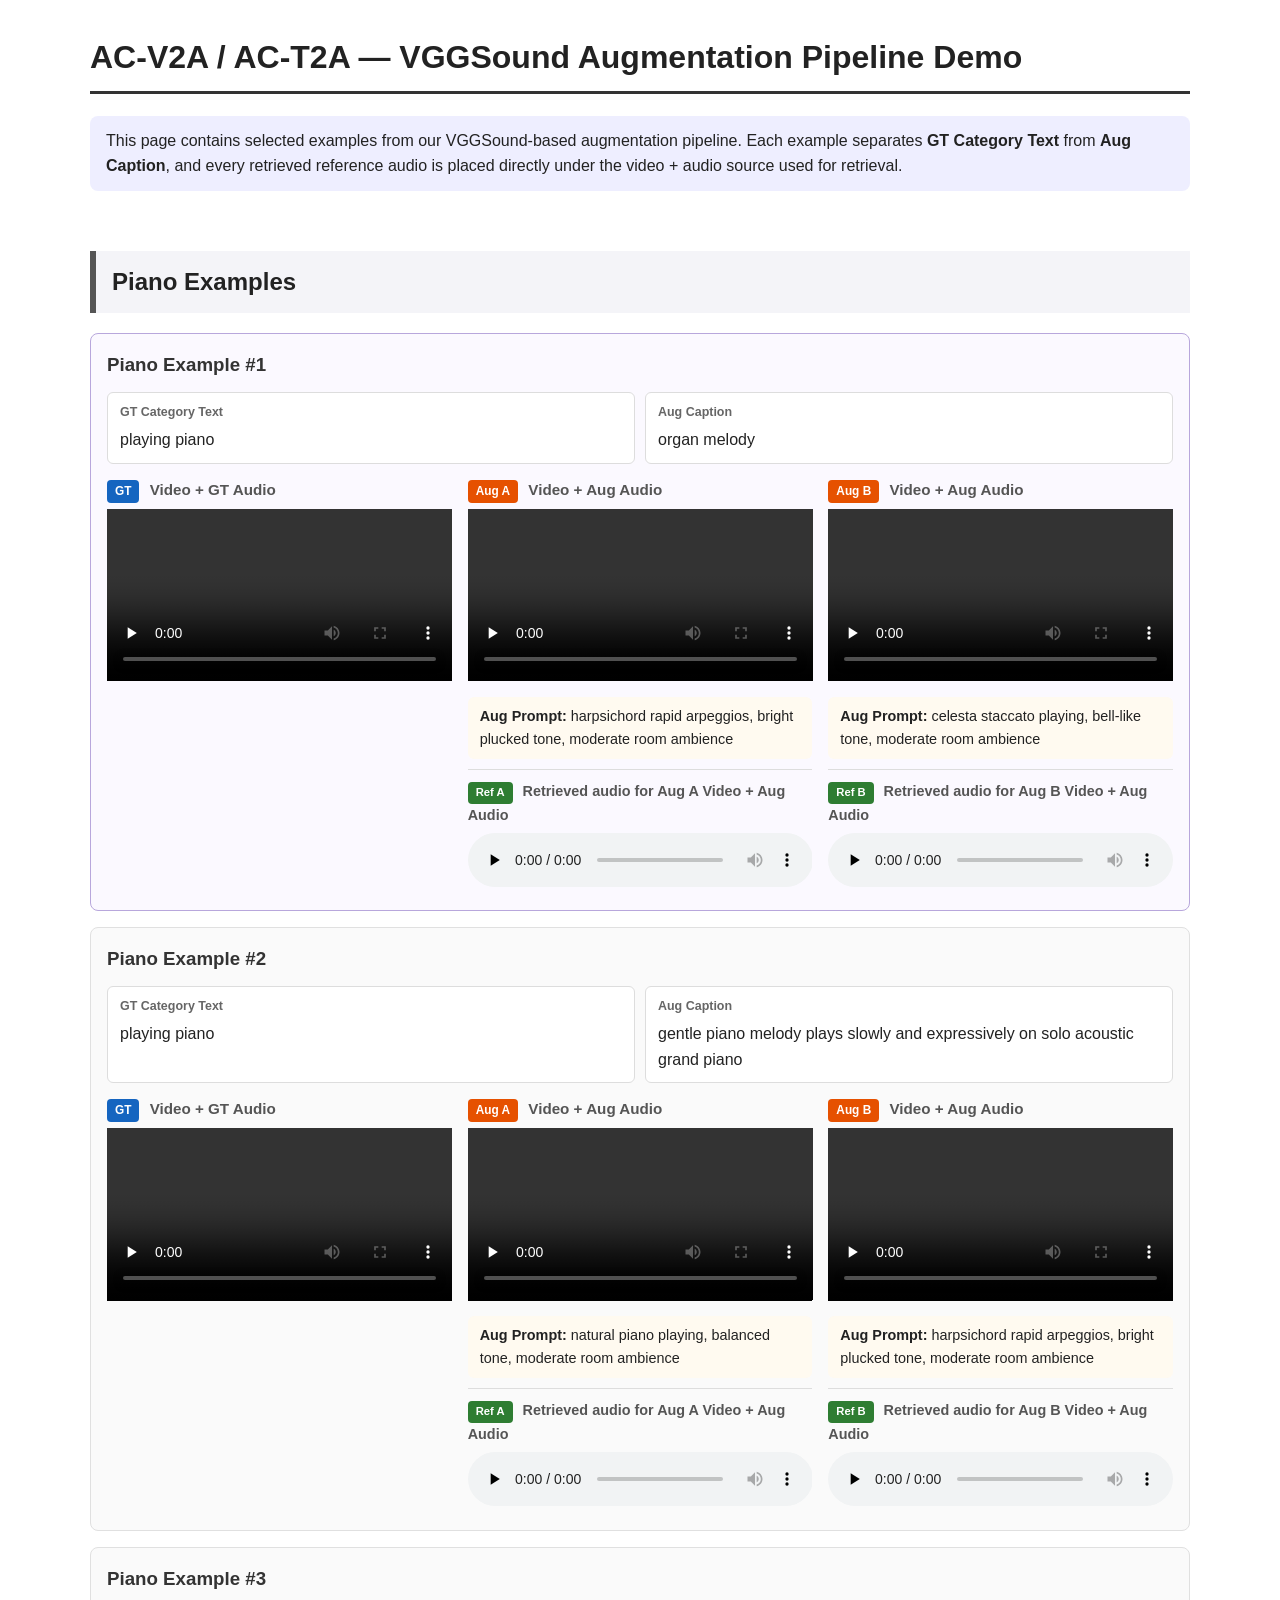
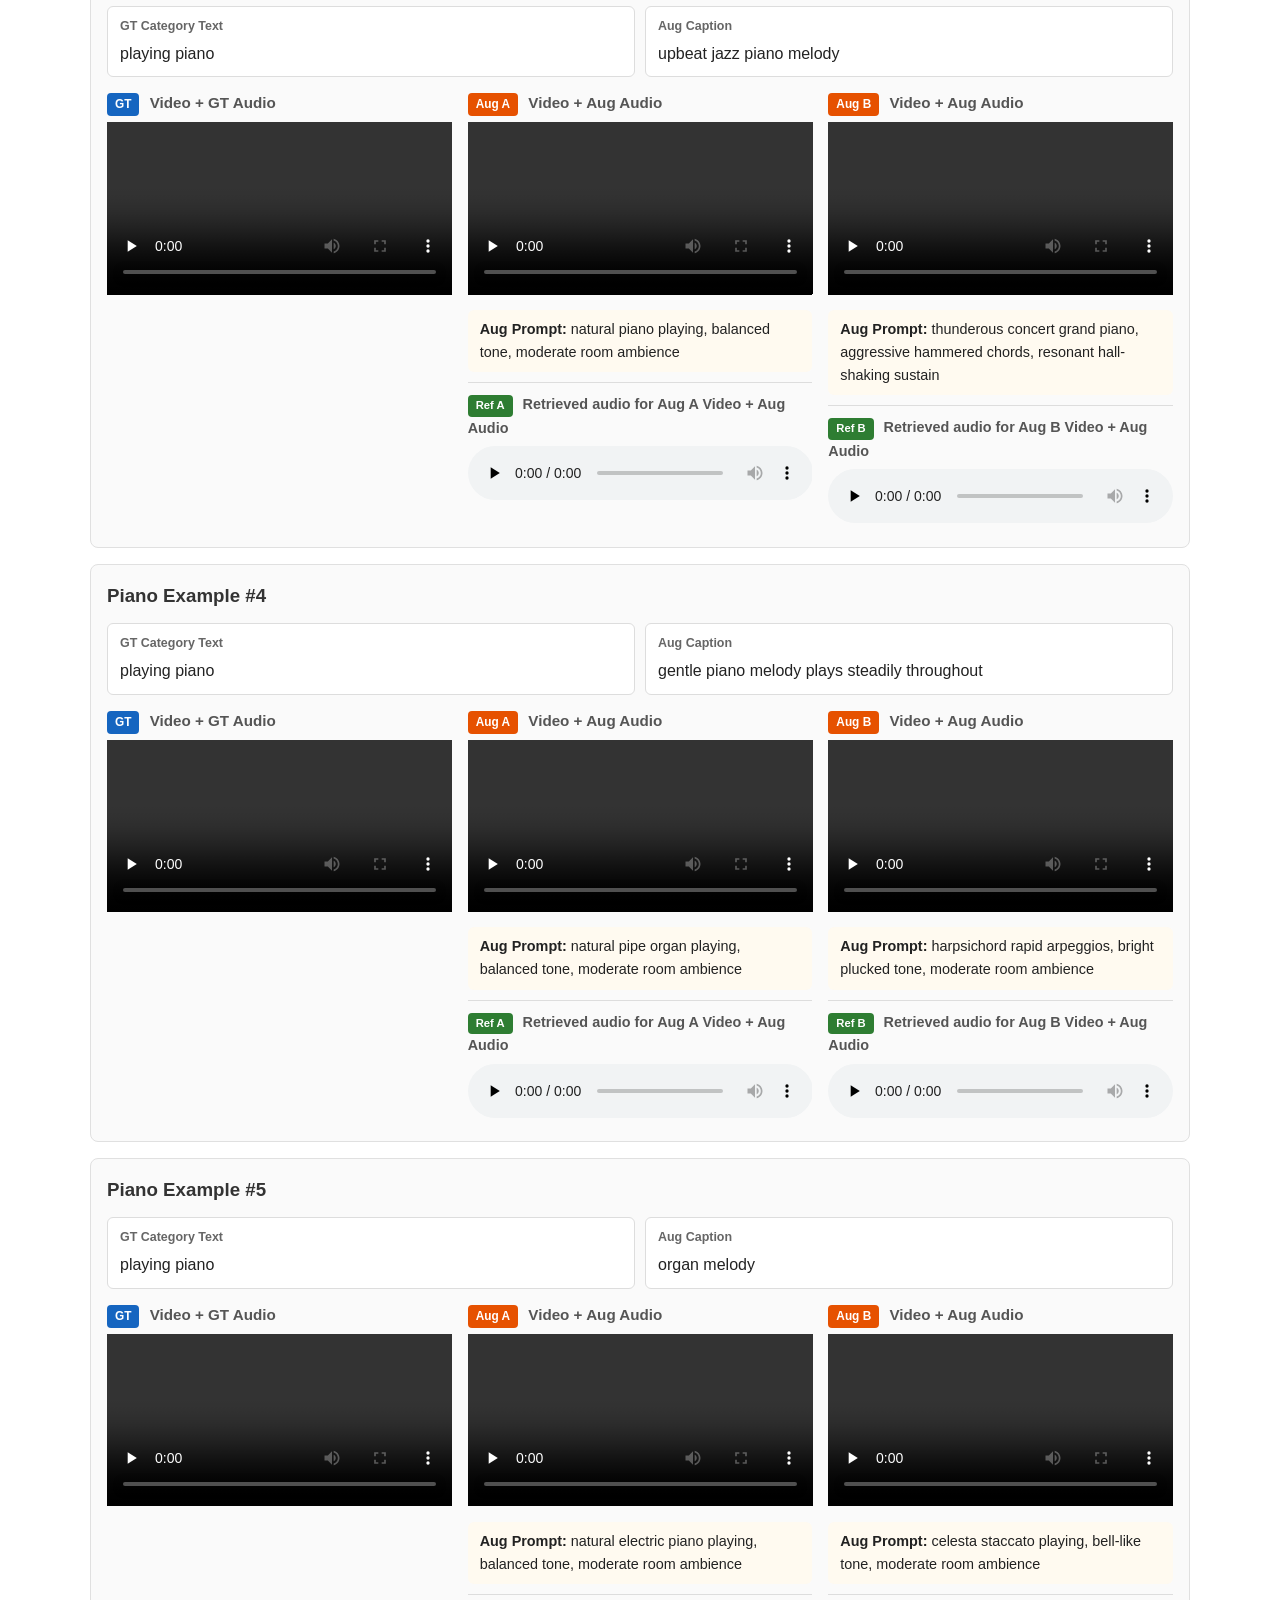
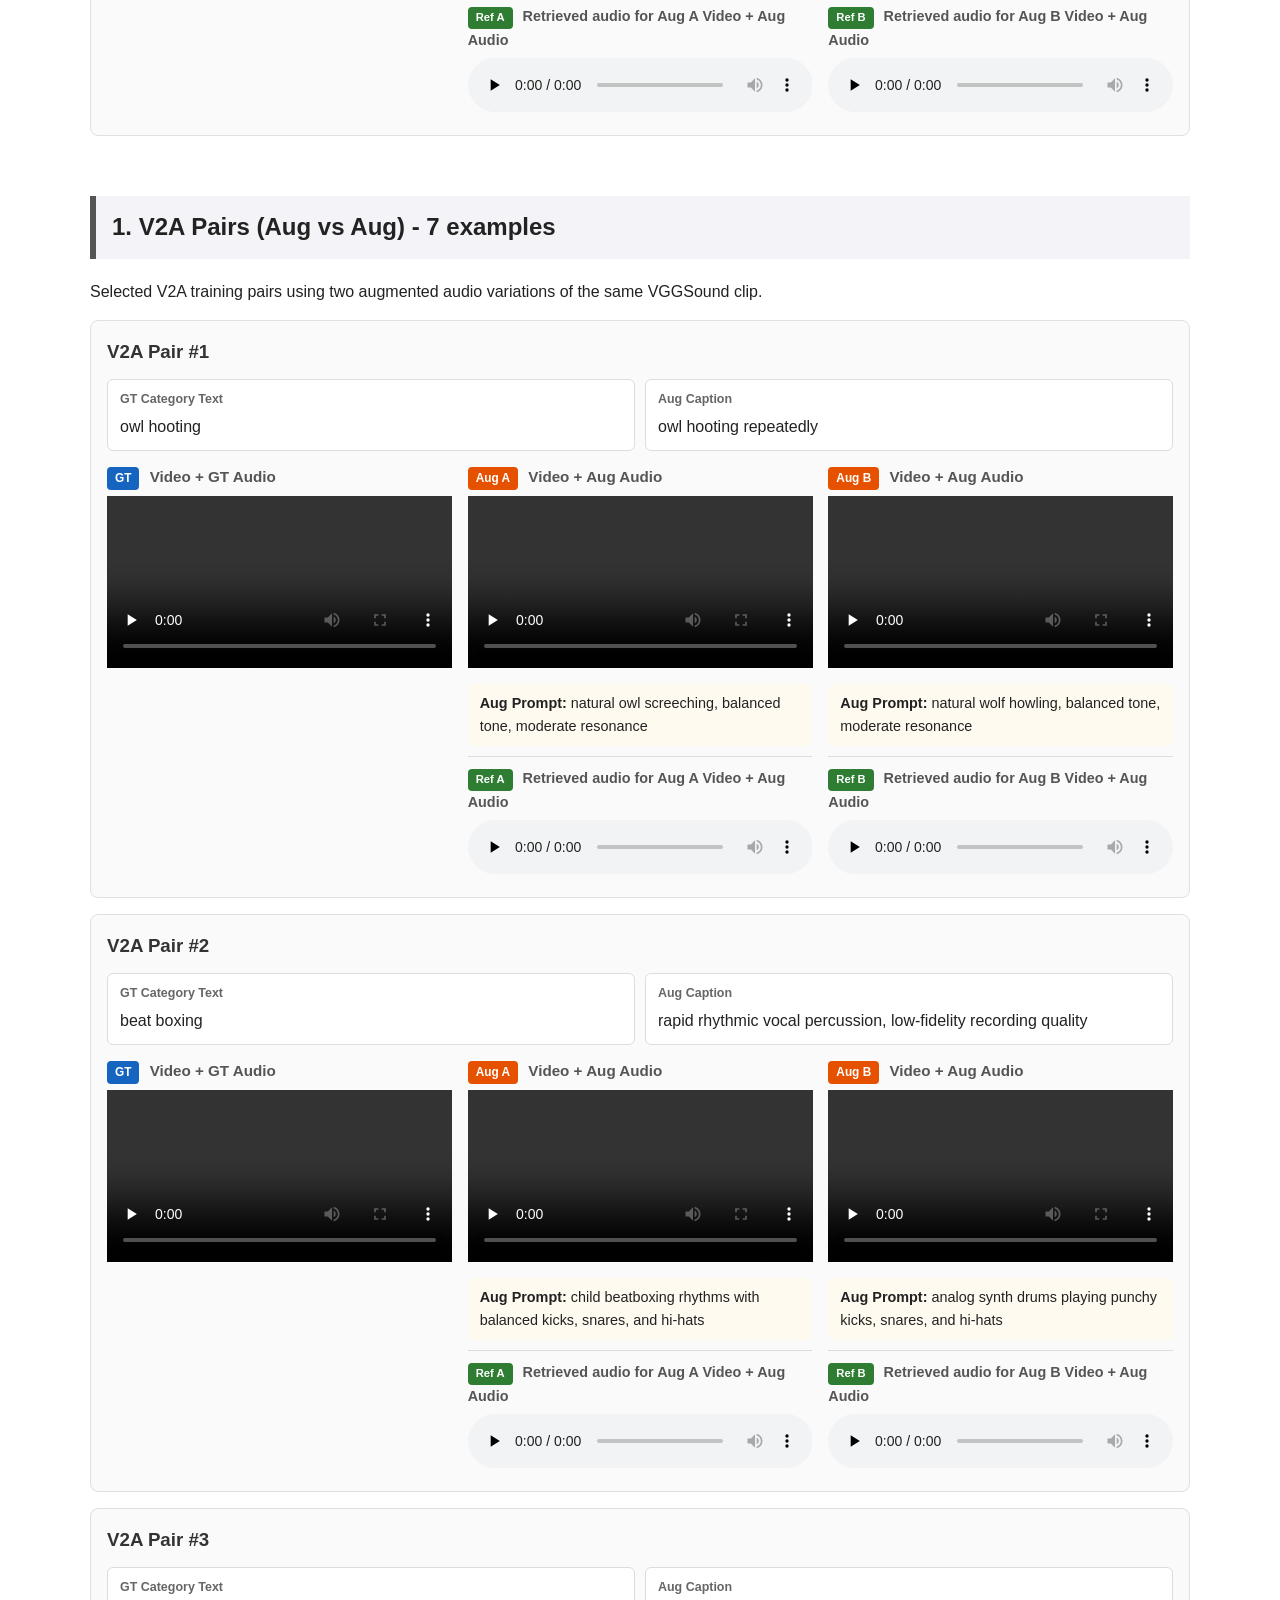
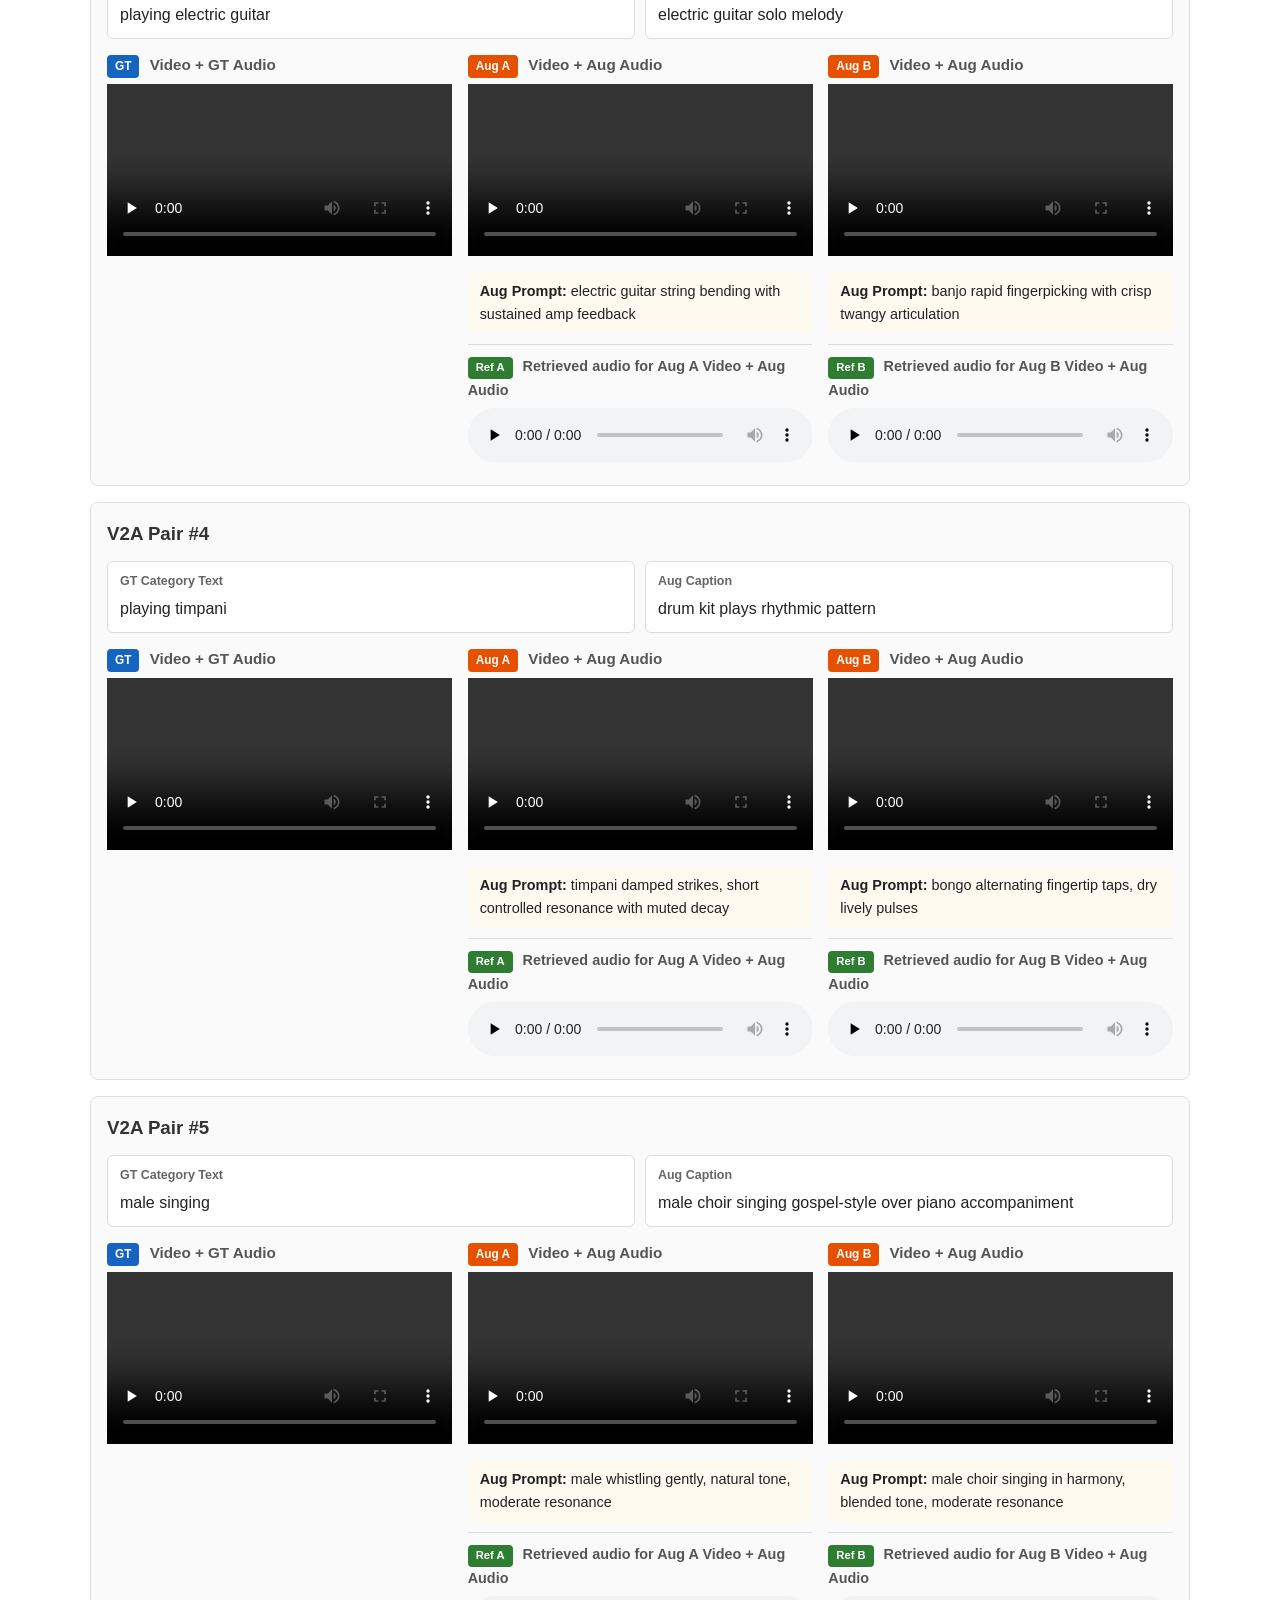
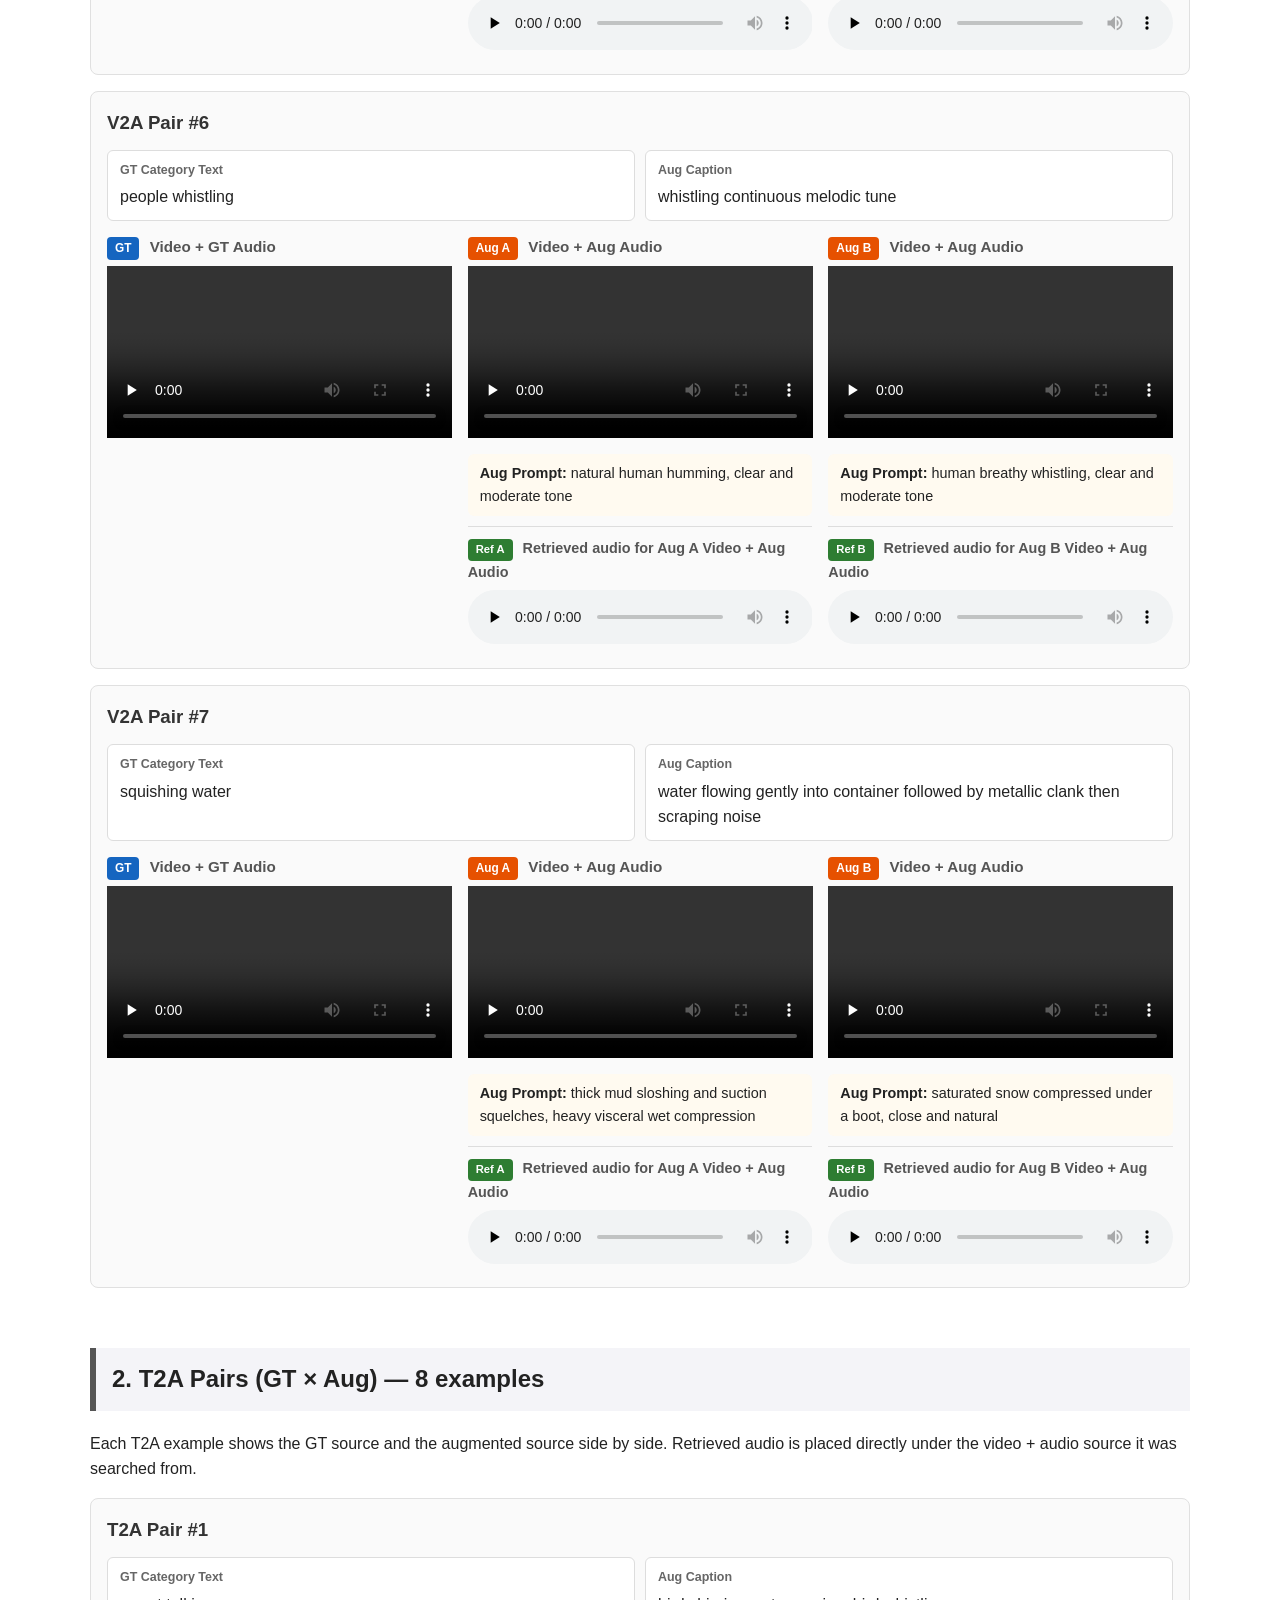
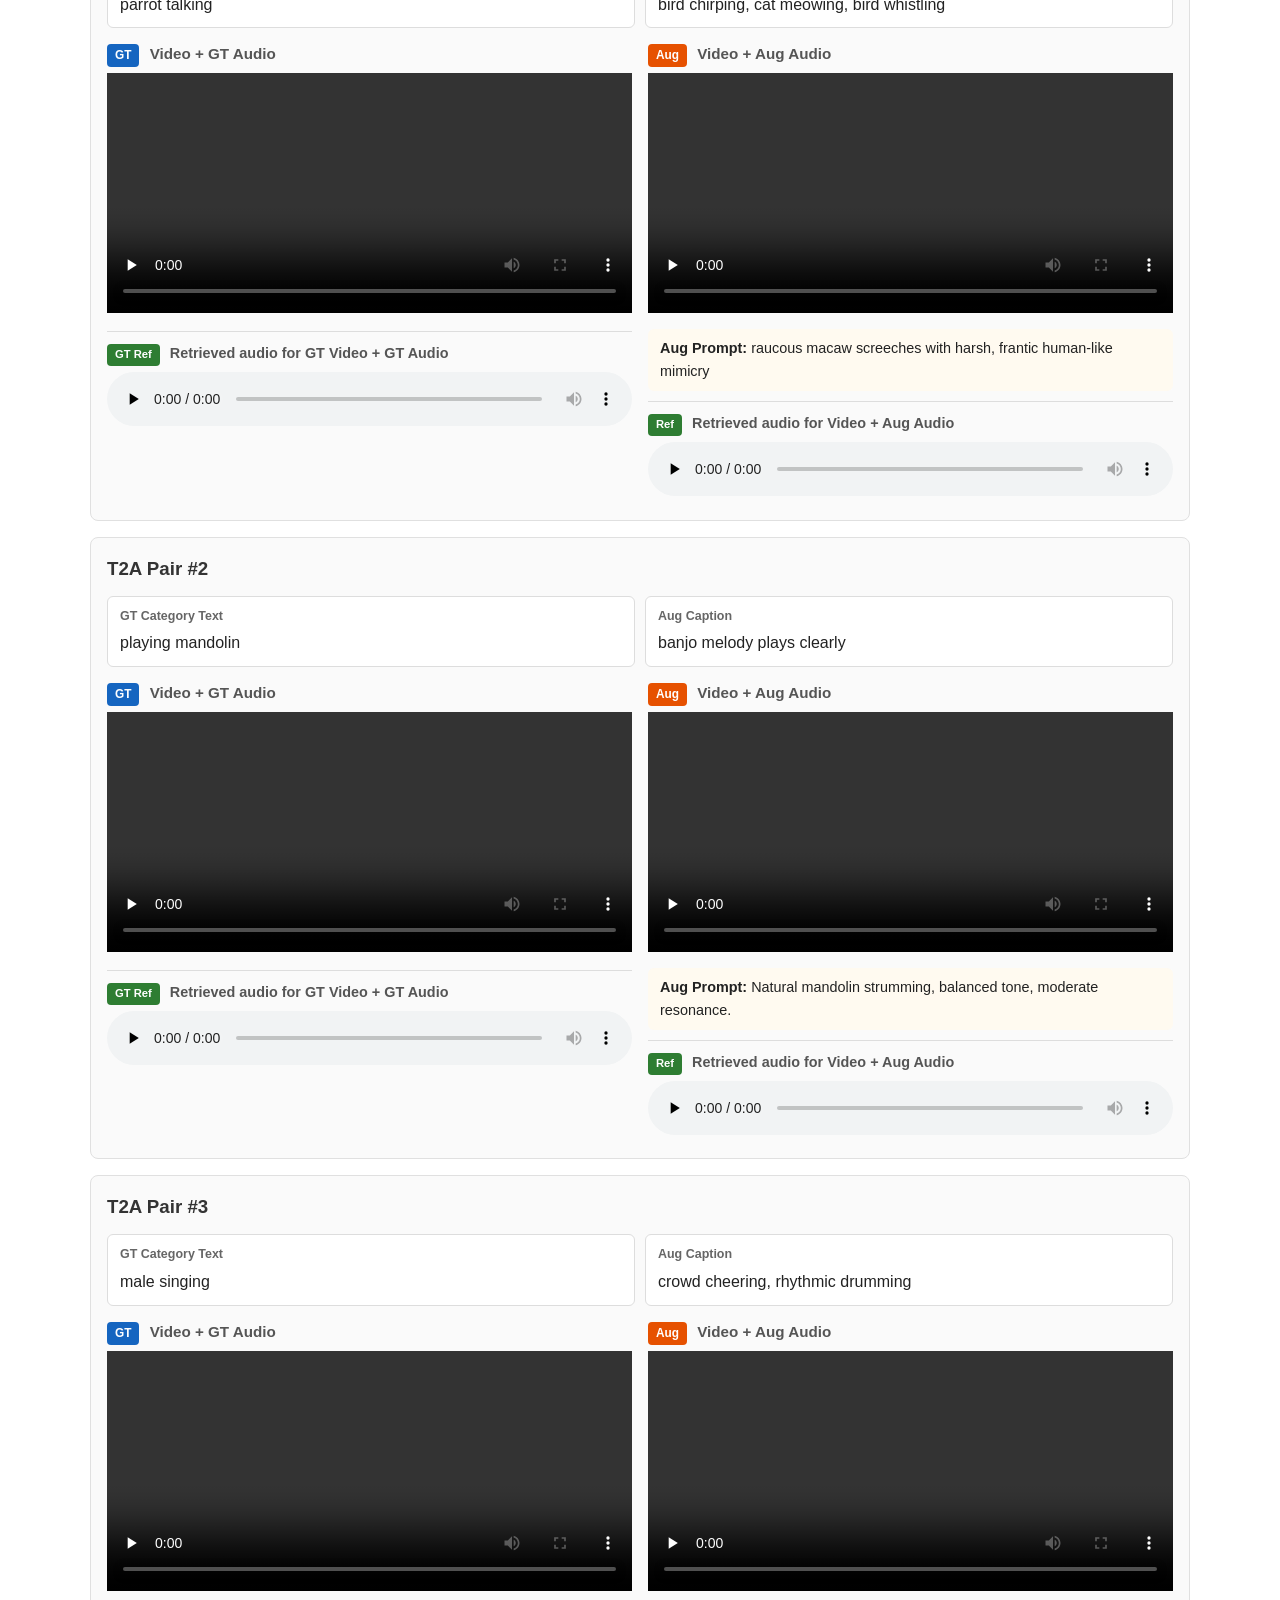
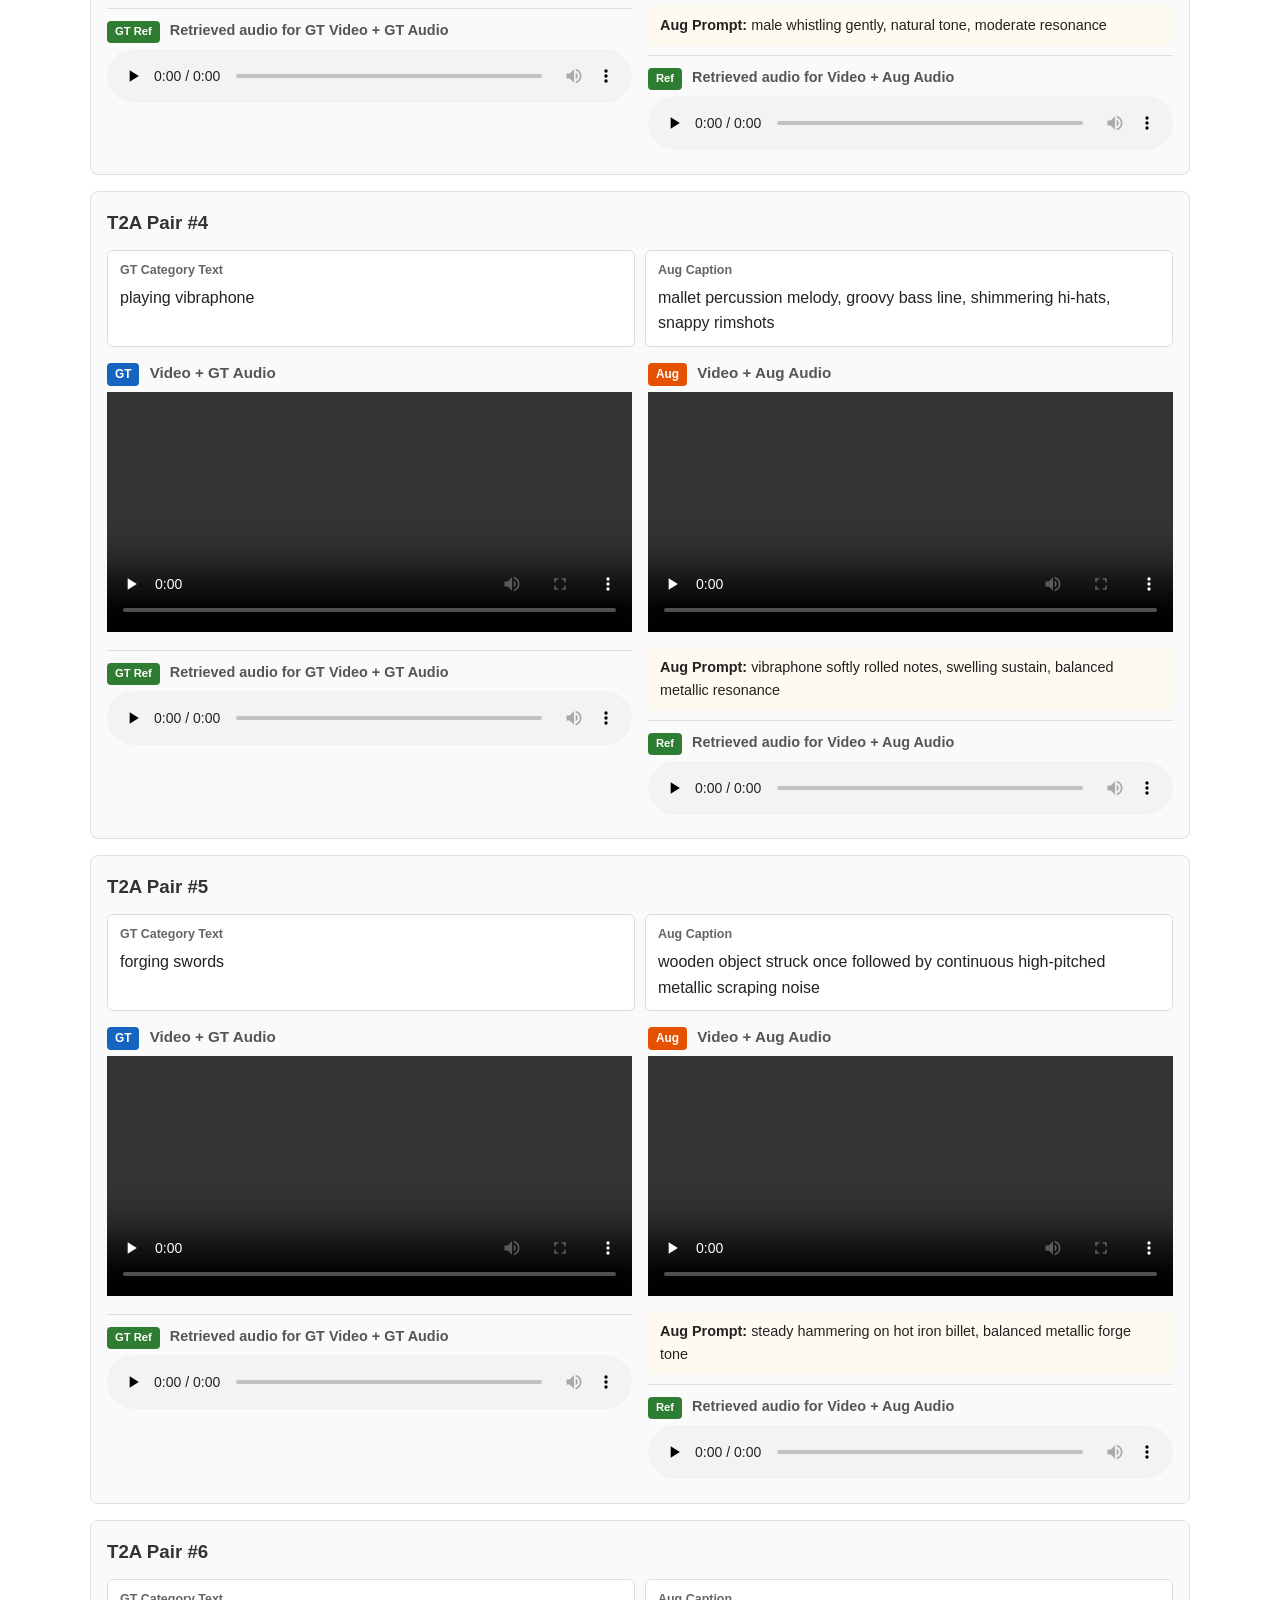
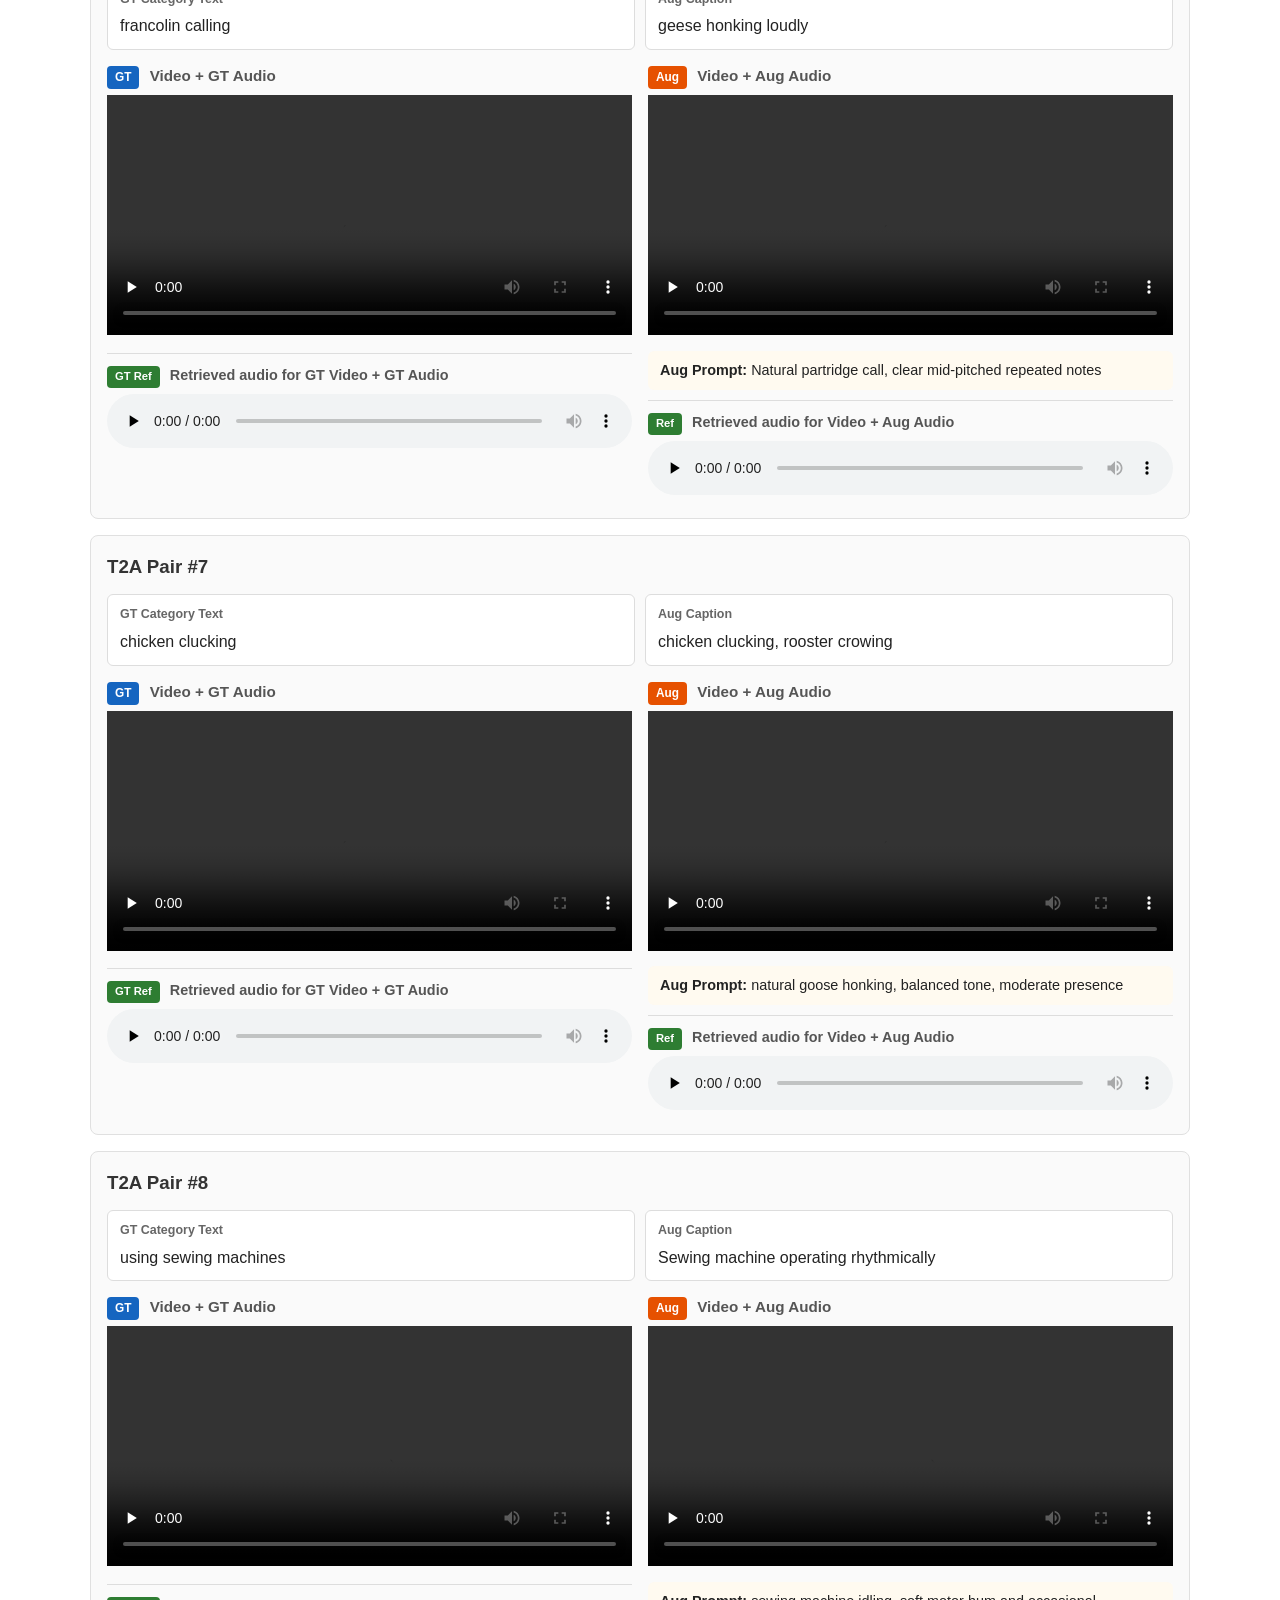
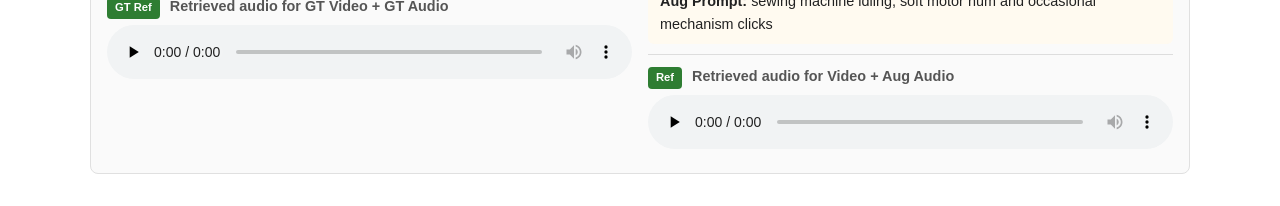
==== commit ad8c6db1: "Restore all piano examples in selected page1" ====
--- a/web_demo_selected/index.html
+++ b/web_demo_selected/index.html
@@ -39,7 +39,7 @@
 This page contains selected examples from our VGGSound-based augmentation pipeline. Each example separates <b>GT Category Text</b> from <b>Aug Caption</b>, and every retrieved reference audio is placed directly under the video + audio source used for retrieval.
 </div>
 
-<h2>Representative Example</h2>
+<h2>Piano Examples</h2>
 
 <div class="example representative">
 <h3>Piano Example #1</h3>
@@ -51,6 +51,52 @@
   </div>
   <div>
     <span class="meta-label">Aug Caption</span>
+    <p>organ melody</p>
+  </div>
+</div>
+<div class="row3">
+  <div class="col">
+    
+<h4><span class="label gt">GT</span> Video + GT Audio</h4>
+<video controls preload="none" data-media-src="assets/piano/ex00/video_gt.mp4"></video>
+  </div>
+  <div class="col">
+    
+<h4><span class="label aug">Aug A</span> Video + Aug Audio</h4>
+<video controls preload="none" data-media-src="assets/piano/ex00/video_aug_a.mp4"></video>
+    
+<div class="prompt"><b>Aug Prompt:</b> harpsichord rapid arpeggios, bright plucked tone, moderate room ambience</div>
+    
+<div class="reference-block">
+  <h5><span class="label ref">Ref A</span> Retrieved audio for Aug A Video + Aug Audio</h5>
+  <audio controls preload="none" data-media-src="assets/piano/ex00/ref_a.wav"></audio>
+</div>
+  </div>
+  <div class="col">
+    
+<h4><span class="label aug">Aug B</span> Video + Aug Audio</h4>
+<video controls preload="none" data-media-src="assets/piano/ex00/video_aug_b.mp4"></video>
+    
+<div class="prompt"><b>Aug Prompt:</b> celesta staccato playing, bell-like tone, moderate room ambience</div>
+    
+<div class="reference-block">
+  <h5><span class="label ref">Ref B</span> Retrieved audio for Aug B Video + Aug Audio</h5>
+  <audio controls preload="none" data-media-src="assets/piano/ex00/ref_b.wav"></audio>
+</div>
+  </div>
+</div>
+</div>
+
+<div class="example">
+<h3>Piano Example #2</h3>
+
+<div class="example-meta">
+  <div>
+    <span class="meta-label">GT Category Text</span>
+    <p>playing piano</p>
+  </div>
+  <div>
+    <span class="meta-label">Aug Caption</span>
     <p>gentle piano melody plays slowly and expressively on solo acoustic grand piano</p>
   </div>
 </div>
@@ -87,7 +133,145 @@
 </div>
 </div>
 
-<h2>1. V2A Pairs (Aug × Aug) — 8 examples</h2>
+<div class="example">
+<h3>Piano Example #3</h3>
+
+<div class="example-meta">
+  <div>
+    <span class="meta-label">GT Category Text</span>
+    <p>playing piano</p>
+  </div>
+  <div>
+    <span class="meta-label">Aug Caption</span>
+    <p>upbeat jazz piano melody</p>
+  </div>
+</div>
+<div class="row3">
+  <div class="col">
+    
+<h4><span class="label gt">GT</span> Video + GT Audio</h4>
+<video controls preload="none" data-media-src="assets/piano/ex02/video_gt.mp4"></video>
+  </div>
+  <div class="col">
+    
+<h4><span class="label aug">Aug A</span> Video + Aug Audio</h4>
+<video controls preload="none" data-media-src="assets/piano/ex02/video_aug_a.mp4"></video>
+    
+<div class="prompt"><b>Aug Prompt:</b> natural piano playing, balanced tone, moderate room ambience</div>
+    
+<div class="reference-block">
+  <h5><span class="label ref">Ref A</span> Retrieved audio for Aug A Video + Aug Audio</h5>
+  <audio controls preload="none" data-media-src="assets/piano/ex02/ref_a.wav"></audio>
+</div>
+  </div>
+  <div class="col">
+    
+<h4><span class="label aug">Aug B</span> Video + Aug Audio</h4>
+<video controls preload="none" data-media-src="assets/piano/ex02/video_aug_b.mp4"></video>
+    
+<div class="prompt"><b>Aug Prompt:</b> thunderous concert grand piano, aggressive hammered chords, resonant hall-shaking sustain</div>
+    
+<div class="reference-block">
+  <h5><span class="label ref">Ref B</span> Retrieved audio for Aug B Video + Aug Audio</h5>
+  <audio controls preload="none" data-media-src="assets/piano/ex02/ref_b.wav"></audio>
+</div>
+  </div>
+</div>
+</div>
+
+<div class="example">
+<h3>Piano Example #4</h3>
+
+<div class="example-meta">
+  <div>
+    <span class="meta-label">GT Category Text</span>
+    <p>playing piano</p>
+  </div>
+  <div>
+    <span class="meta-label">Aug Caption</span>
+    <p>gentle piano melody plays steadily throughout</p>
+  </div>
+</div>
+<div class="row3">
+  <div class="col">
+    
+<h4><span class="label gt">GT</span> Video + GT Audio</h4>
+<video controls preload="none" data-media-src="assets/piano/ex03/video_gt.mp4"></video>
+  </div>
+  <div class="col">
+    
+<h4><span class="label aug">Aug A</span> Video + Aug Audio</h4>
+<video controls preload="none" data-media-src="assets/piano/ex03/video_aug_a.mp4"></video>
+    
+<div class="prompt"><b>Aug Prompt:</b> natural pipe organ playing, balanced tone, moderate room ambience</div>
+    
+<div class="reference-block">
+  <h5><span class="label ref">Ref A</span> Retrieved audio for Aug A Video + Aug Audio</h5>
+  <audio controls preload="none" data-media-src="assets/piano/ex03/ref_a.wav"></audio>
+</div>
+  </div>
+  <div class="col">
+    
+<h4><span class="label aug">Aug B</span> Video + Aug Audio</h4>
+<video controls preload="none" data-media-src="assets/piano/ex03/video_aug_b.mp4"></video>
+    
+<div class="prompt"><b>Aug Prompt:</b> harpsichord rapid arpeggios, bright plucked tone, moderate room ambience</div>
+    
+<div class="reference-block">
+  <h5><span class="label ref">Ref B</span> Retrieved audio for Aug B Video + Aug Audio</h5>
+  <audio controls preload="none" data-media-src="assets/piano/ex03/ref_b.wav"></audio>
+</div>
+  </div>
+</div>
+</div>
+
+<div class="example">
+<h3>Piano Example #5</h3>
+
+<div class="example-meta">
+  <div>
+    <span class="meta-label">GT Category Text</span>
+    <p>playing piano</p>
+  </div>
+  <div>
+    <span class="meta-label">Aug Caption</span>
+    <p>organ melody</p>
+  </div>
+</div>
+<div class="row3">
+  <div class="col">
+    
+<h4><span class="label gt">GT</span> Video + GT Audio</h4>
+<video controls preload="none" data-media-src="assets/piano/ex04/video_gt.mp4"></video>
+  </div>
+  <div class="col">
+    
+<h4><span class="label aug">Aug A</span> Video + Aug Audio</h4>
+<video controls preload="none" data-media-src="assets/piano/ex04/video_aug_a.mp4"></video>
+    
+<div class="prompt"><b>Aug Prompt:</b> natural electric piano playing, balanced tone, moderate room ambience</div>
+    
+<div class="reference-block">
+  <h5><span class="label ref">Ref A</span> Retrieved audio for Aug A Video + Aug Audio</h5>
+  <audio controls preload="none" data-media-src="assets/piano/ex04/ref_a.wav"></audio>
+</div>
+  </div>
+  <div class="col">
+    
+<h4><span class="label aug">Aug B</span> Video + Aug Audio</h4>
+<video controls preload="none" data-media-src="assets/piano/ex04/video_aug_b.mp4"></video>
+    
+<div class="prompt"><b>Aug Prompt:</b> celesta staccato playing, bell-like tone, moderate room ambience</div>
+    
+<div class="reference-block">
+  <h5><span class="label ref">Ref B</span> Retrieved audio for Aug B Video + Aug Audio</h5>
+  <audio controls preload="none" data-media-src="assets/piano/ex04/ref_b.wav"></audio>
+</div>
+  </div>
+</div>
+</div>
+
+<h2>1. V2A Pairs (Aug vs Aug) - 7 examples</h2>
 <p>Selected V2A training pairs using two augmented audio variations of the same VGGSound clip.</p>
 
 <div class="example">
@@ -407,53 +591,6 @@
 <div class="reference-block">
   <h5><span class="label ref">Ref B</span> Retrieved audio for Aug B Video + Aug Audio</h5>
   <audio controls preload="none" data-media-src="assets/v2a/ex09/ref_b.wav"></audio>
-</div>
-  </div>
-</div>
-</div>
-
-
-<div class="example">
-<h3>V2A Pair #8</h3>
-
-<div class="example-meta">
-  <div>
-    <span class="meta-label">GT Category Text</span>
-    <p>playing piano</p>
-  </div>
-  <div>
-    <span class="meta-label">Aug Caption</span>
-    <p>upbeat jazz piano melody</p>
-  </div>
-</div>
-<div class="row3">
-  <div class="col">
-    
-<h4><span class="label gt">GT</span> Video + GT Audio</h4>
-<video controls preload="none" data-media-src="assets/piano/ex02/video_gt.mp4"></video>
-  </div>
-  <div class="col">
-    
-<h4><span class="label aug">Aug A</span> Video + Aug Audio</h4>
-<video controls preload="none" data-media-src="assets/piano/ex02/video_aug_a.mp4"></video>
-    
-<div class="prompt"><b>Aug Prompt:</b> natural piano playing, balanced tone, moderate room ambience</div>
-    
-<div class="reference-block">
-  <h5><span class="label ref">Ref A</span> Retrieved audio for Aug A Video + Aug Audio</h5>
-  <audio controls preload="none" data-media-src="assets/piano/ex02/ref_a.wav"></audio>
-</div>
-  </div>
-  <div class="col">
-    
-<h4><span class="label aug">Aug B</span> Video + Aug Audio</h4>
-<video controls preload="none" data-media-src="assets/piano/ex02/video_aug_b.mp4"></video>
-    
-<div class="prompt"><b>Aug Prompt:</b> thunderous concert grand piano, aggressive hammered chords, resonant hall-shaking sustain</div>
-    
-<div class="reference-block">
-  <h5><span class="label ref">Ref B</span> Retrieved audio for Aug B Video + Aug Audio</h5>
-  <audio controls preload="none" data-media-src="assets/piano/ex02/ref_b.wav"></audio>
 </div>
   </div>
 </div>
